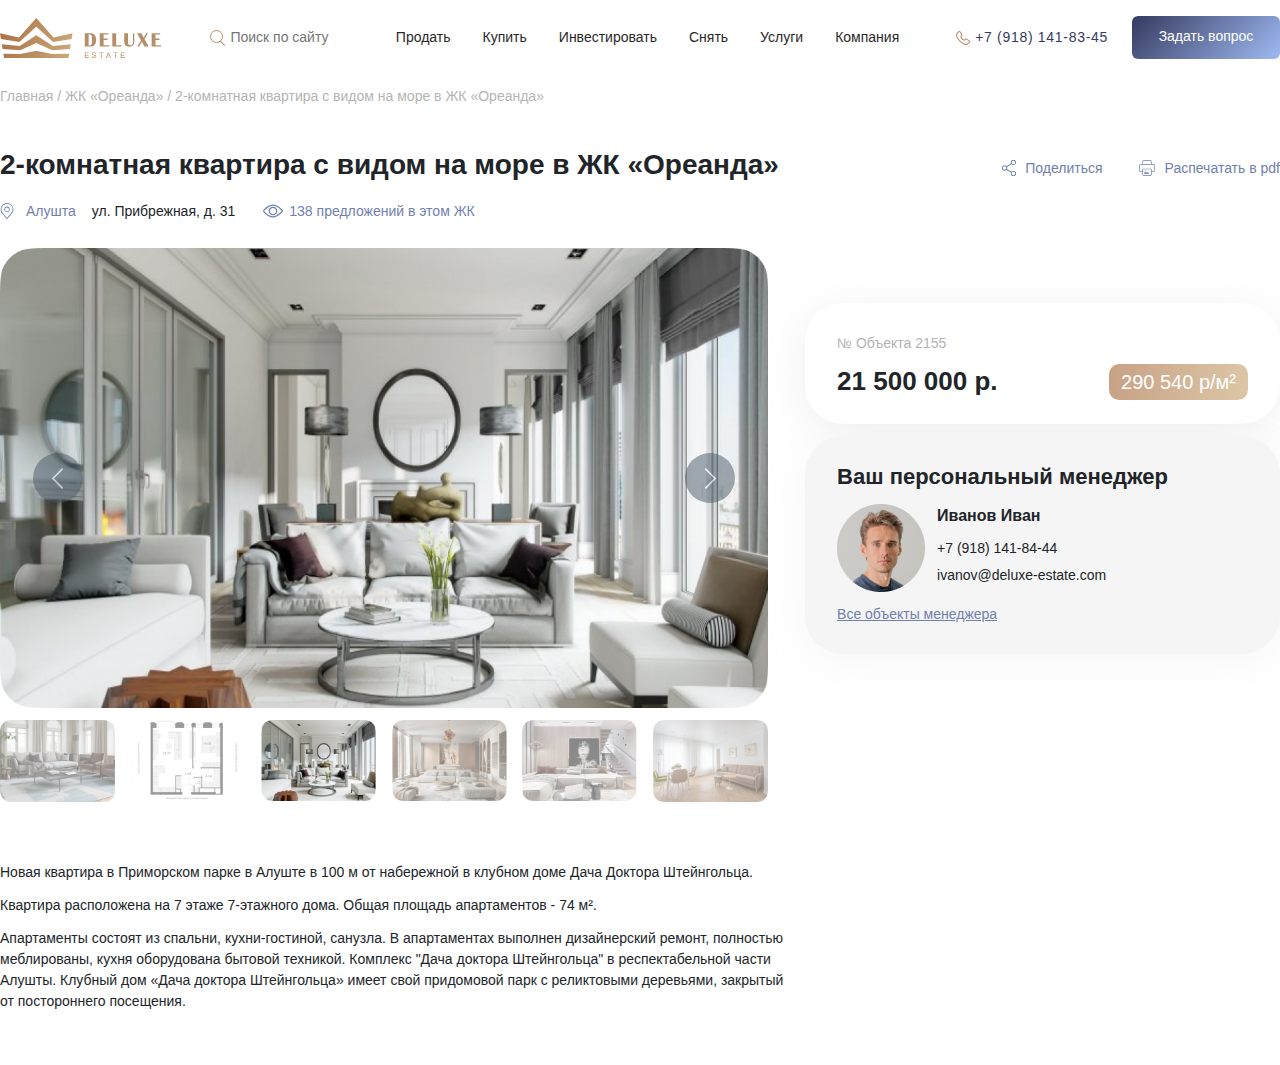
==== second_page.html @ ea50a412 "Added second page" ====
<!DOCTYPE html>
<html lang="en">
<head>
    <meta charset="UTF-8">
    <meta name="viewport" content="width=device-width, initial-scale=1.0">
    <title>Deluxe Estate 2nd page</title>
    <link href="https://cdn.jsdelivr.net/npm/bootstrap@5.3.3/dist/css/bootstrap.min.css" rel="stylesheet" integrity="sha384-QWTKZyjpPEjISv5WaRU9OFeRpok6YctnYmDr5pNlyT2bRjXh0JMhjY6hW+ALEwIH" crossorigin="anonymous">
    <link rel="stylesheet" href="./css/style_pages.css">

</head>
<body>
    <header class="header">
        <div class="wrapper">
            <div class="header__container">
                <div class="header__container-logo">
                    <a href="/" class="header__container-logo-link">
                        <img src="img\\svg\\deluxe-icon.svg" alt="Deluxe Estate" class="header__container-logo-link-thumb">
                    </a>
                </div>

                <form class="header__item-search">
                    <fieldset class="header__item-search-wrap">
                        <div class="header__item-search-wrap-info">
                            <img src="img\\svg\\lens-icon.svg" alt="lens icon" class="-header__item-search-wrap-info-icon">
                            <input type="text" name="user-search" class="header__item-search-wrap-info-search" placeholder="Поиск по сайту">
                        </div>
                    </fieldset>
                </form>  

                <nav class="header__nav">
                    <div class="header__nav-item">
                        <a href="#" class="header__nav-item-link">Продать</a>
                    </div>
                    <div class="header__nav-item">
                        <a href="#" class="header__nav-item-link">Купить</a>
                    </div>
                    <div class="header__nav-item">
                        <a href="#" class="header__nav-item-link">Инвестировать</a>
                    </div>
                    <div class="header__nav-item">
                        <a href="#" class="header__nav-item-link">Снять</a>
                    </div>
                    <div class="header__nav-item">
                        <a href="#" class="header__nav-item-link">Услуги</a>
                    </div>
                    <div class="header__nav-item">
                        <a href="#" class="header__nav-item-link">Компания</a>
                    </div>

                    <div class="header__nav-item-phone">
                        <img src="img/svg/phone-icon.svg" alt="phone_icon" class="header__nav-item-phone-icon">
                        <a href="#" class="header__nav-item-phone-link">+7 (918) 141-83-45</a>
                    </div>

                    <div class="header__nav-item-button">
                        <button type="submit" class="header__nav-item-button-ask">Задать вопрос</button>  
                    </div>

                </nav>
            </div>  
            <div class="header__scr">
                Главная / ЖК «Ореанда» / 2-комнатная квартира с видом на море в ЖК «Ореанда»
            </div>
        </div>
    </header>

    <section class="example">
        <div class="wrapper">
            <div class="example__title">
                <h1 class="example__title-text">
                    2-комнатная квартира с видом на море в ЖК «Ореанда»
                </h1>
                <div class="example__title-links">
                    <a href="#" class="example__title-links-submit">
                        Поделиться
                    </a>
                    <a href="#" class="example__title-links-pdf">
                        Распечатать в pdf
                    </a>
                </div>
            </div>

            <div class="example__address">
                <p class="example__address-city">Алушта</p>
                <p class="example__address-street">ул. Прибрежная, д. 31</p>
                <p class="example__address-variants">138 предложений в этом ЖК</p>
            </div>
            
            <div class="example__container">
                <div class="example__container-carousel">
                    <div id="carouselExample" class="carousel slide">
                        <div class="carousel-inner">
                          <div class="carousel-item active">
                            <img src=".\\img\\gallery1.png" class="d-block w-100" alt="apartment design">
                          </div>
                          <div class="carousel-item">
                            <img src=".\\img\\gallery2.png" class="d-block w-100" alt="apartment scheme">
                          </div>
                          <div class="carousel-item">
                            <img src=".\\img\\gallery3.png" class="d-block w-100" alt="view of the house from the outside">
                          </div>
                        </div>
                        <button class="carousel-control-prev" type="button" data-bs-target="#carouselExample" data-bs-slide="prev">
                          <span class="carousel-control-prev-icon" aria-hidden="true"></span>
                          <span class="visually-hidden">Previous</span>
                        </button>
                        <button class="carousel-control-next" type="button" data-bs-target="#carouselExample" data-bs-slide="next">
                          <span class="carousel-control-next-icon" aria-hidden="true"></span>
                          <span class="visually-hidden">Next</span>
                        </button>
                    </div>
                </div>
                <div class="example__container-form">
                    <div class="example__container-form-price">
                        <h4 class="example__container-form-price-subtitle">
                            № Объекта 2155
                        </h4>
                        <div class="example__container-form-price-title">
                            <h3 class="example__container-form-price-title-price">
                                21 500 000 р.
                            </h3>
                            <h4 class="example__container-form-price-title-square">
                                290 540 р/м&sup2
                        </div>

                    </div>
                    <div class="example__container-form-manager">
                        <h3 class="example__container-form-manager-title">
                            Ваш персональный менеджер
                        </h3>
                        <div class="example__container-form-manager-info">
                            <img src="..\\img\\manager_photo.png" alt="Иванов Иван" class="example__container-form-manager-thumb">
                            <div class="example__container-form-manager-info-decs">
                                <p class="example__container-form-manager-info-decs-item">Иванов Иван</p>
                                <p class="example__container-form-manager-info-decs-item">+7 (918) 141-84-44</p>
                                <p class="example__container-form-manager-info-decs-item">ivanov@deluxe-estate.com</p>    
                            </div>
                        </div>

                        <a href="#" class="example__container-form-manager-link">Все объекты менеджера</a>
                    </div>
                </div>
            </div>

            <div class="example__sub-carousel">
                <img src=".\\img\\carousel_pic1.png" alt="" class="example__sub-carousel-thumb">
                <img src=".\\img\\carousel_pic2.png" alt="" class="example__sub-carousel-thumb">
                <img src=".\\img\\carousel_pic3.png" alt="" class="example__sub-carousel-thumb">
                <img src=".\\img\\carousel_pic4.png" alt="" class="example__sub-carousel-thumb">
                <img src=".\\img\\carousel_pic5.png" alt="" class="example__sub-carousel-thumb">
                <img src=".\\img\\carousel_pic6.png" alt="" class="example__sub-carousel-thumb">
            </div>

            <div class="example__info">
                <p class="example__info-subtitle">
                    Новая квартира в Приморском парке в Алуште в 100 м от набережной в клубном доме Дача Доктора Штейнгольца.
                </p>
                <p class="example__info-subtitle">
                    Квартира расположена на 7 этаже 7-этажного дома. Общая площадь апартаментов - 74 м&sup2.
                </p>

                <p class="example__info-desc">
                    Апартаменты состоят из спальни, кухни-гостиной, санузла. В апартаментах выполнен дизайнерский ремонт, полностью меблированы, кухня оборудована бытовой техникой. Комплекс "Дача доктора Штейнгольца" в респектабельной части Алушты. Клубный дом «Дача доктора Штейнгольца» имеет свой придомовой парк с реликтовыми деревьями, закрытый от постороннего посещения.
                </p>
            </div>

        </div>
    </section>



    <main>
        
    <script  src="https://cdn.jsdelivr.net/npm/bootstrap@5.3.3/dist/js/bootstrap.bundle.min.js" integrity="sha384-YvpcrYf0tY3lHB60NNkmXc5s9fDVZLESaAA55NDzOxhy9GkcIdslK1eN7N6jIeHz" crossorigin="anonymous"></script>

</body>

</html>
---- css/style_pages.css ----
@font-face {
  font-display: swap;
  font-family: "Manrope", sans-serif;
  font-style: normal;
  font-weight: 400;
  src: url("..\\fonts\\manrope-v15-latin-regular.woff2") format("woff2");
}
@font-face {
  font-display: swap;
  font-family: "Manrope", sans-serif;
  font-style: normal;
  font-weight: 500;
  src: url("..\\fonts\\manrope-v15-latin-500.woff2") format("woff2");
}
@font-face {
  font-display: swap;
  font-family: "Manrope", sans-serif;
  font-style: normal;
  font-weight: 700;
  src: url("..\\fonts\\manrope-v15-latin-700.woff2") format("woff2");
}
/**
 * @author Naveen
 * @email codebynaveen@gmail.com
 * @create date 2021-07-30 12:52:04
 * @modify date 2021-07-30 13:24:53
 * @desc Quick style reset using scss.
 * extracted highly needed styles from normalize.css and added some extra touches.

 ****************************************************************
  How to use:
  add
  @import './reset'; 
  in your main style.scss before all styles.
*/
/**
 * 1. Correct the line height in all browsers.
 * 2. Prevent adjustments of font size after orientation changes in iOS.
 */
html {
  line-height: 1.5; /* 1 */
  -webkit-text-size-adjust: 100%; /* 2 */
}

/**
 * Remove the margin in all browsers.
 */
body {
  margin: 0;
}

/**
 * 1. Add the correct box sizing in Firefox.
 */
hr {
  box-sizing: content-box;
  height: 0;
}

/**
 * Remove the gray background on active links in IE 10.
 * Remove underlin from all browsers.
 */
a {
  background-color: transparent;
  text-decoration: none;
}

/**
 * Prevent `sub` and `sup` elements from affecting the line height in
 * all browsers.
 */
sub {
  font-size: 75%;
  line-height: 0;
  position: relative;
  vertical-align: baseline;
  bottom: -0.25em;
}

sup {
  font-size: 75%;
  line-height: 0;
  position: relative;
  vertical-align: baseline;
  top: -0.5em;
}

/* Forms
   ========================================================================== */
/**
 * 1. Change the font styles in all browsers.
 * 2. Remove the margin in Firefox and Safari.
 * 3. Reomve border in all browsers.
 */
button,
input,
optgroup,
select,
textarea {
  font-family: inherit; /* 1 */
  font-size: 100%; /* 1 */
  line-height: 1.5; /* 1 */
  margin: 0; /* 2 */
  border: none; /* 3 */
}

/**
 * Remove the inheritance of text transform in Edge, Firefox, and IE.
 * 1. Remove the inheritance of text transform in Firefox.
 */
button,
select {
  /* 1 */
  text-transform: none;
}

/**
 * Correct the inability to style clickable types in iOS and Safari.
 */
button,
[type=button],
[type=reset],
[type=submit] {
  -webkit-appearance: button;
}

/**
 * Remove the inner border and padding in Firefox.
 */
button::-moz-focus-inner,
[type=button]::-moz-focus-inner,
[type=reset]::-moz-focus-inner,
[type=submit]::-moz-focus-inner {
  border-style: none;
  padding: 0;
}

/**
 * Restore the focus styles unset by the previous rule.
 */
button:-moz-focusring,
[type=button]:-moz-focusring,
[type=reset]:-moz-focusring,
[type=submit]:-moz-focusring {
  outline: 1px dotted ButtonText;
}

/**
 * Remove the default vertical scrollbar in IE 10+.
 */
textarea {
  overflow: auto;
}

/**
 * Correct the cursor style of increment and decrement buttons in Chrome.
 */
[type=number]::-webkit-inner-spin-button,
[type=number]::-webkit-outer-spin-button {
  height: auto;
}

.header__nav-item-phone-link, .header__nav-item-link {
  font-weight: 500;
  text-decoration: none;
}

.example__sub-carousel, .example__container, .example__address, .example__title {
  display: flex;
  flex-wrap: nowrap;
  align-items: center;
}

html {
  box-sizing: border-box;
}

*, *::before, *::after {
  box-sizing: inherit;
}

body {
  font-family: "Manrope", sans-serif;
  font-size: 14px;
  font-weight: 400;
  line-height: 1.5;
}

.wrapper {
  max-width: 1280px;
  max-height: 100%;
  margin: 0 auto;
}

.header__nav-item-phone-link, .header__nav-item-link {
  font-weight: 500;
  text-decoration: none;
}

.example__sub-carousel, .example__container, .example__address, .example__title {
  display: flex;
  flex-wrap: nowrap;
  align-items: center;
}

.header__container {
  height: 100%;
  display: flex;
  flex-wrap: wrap;
  align-items: center;
  justify-content: space-between;
  padding: 16px 0px;
  margin-bottom: 13px;
}
.header__container-logo {
  display: flex;
  flex-wrap: wrap;
}
.header__container-logo-link-thumb {
  width: 161px;
  height: 40px;
}
.header__item-search {
  margin-left: 30px;
}
.header__item-search-wrap-info-icon {
  height: auto;
  margin-right: 4px;
}
.header__item-search-wrap-info-search {
  width: 130px;
  height: 17px;
  border: none;
  padding: 0;
  color: rgb(159, 159, 159);
}
.header__nav {
  display: flex;
  flex-wrap: nowrap;
  justify-content: space-between;
  align-items: center;
}
.header__nav-item {
  margin: 0 16px;
}
.header__nav-item-link {
  line-height: 16.8px;
  text-align: left;
  color: rgb(40, 40, 40);
}
.header__nav-item-phone {
  margin-right: 24px;
  margin-left: 40px;
}
.header__nav-item-phone-icon {
  width: 16px;
}
.header__nav-item-phone-link {
  color: #353A5F;
  letter-spacing: 0.05em;
  text-align: left;
}
.header__nav-item-button {
  margin-right: 0px;
}
.header__nav-item-button-ask {
  background: linear-gradient(135deg, #353A5F 0%, #9EBAF3 100%);
  font-weight: 500;
  line-height: 16.8px;
  color: rgb(255, 255, 255);
  width: 148px;
  height: 43px;
  padding: 12px 24px 14px 24px;
  border: none;
  border-radius: 6px;
}
.header__nav-item-button-ask:hover, .header__nav-item-button-ask:active, .header__nav-item-button-ask:focus {
  background: linear-gradient(135deg, #654ca4 0%, #9EBAF3 100%);
}
.header__scr {
  font-weight: 500;
  line-height: 16.8px;
  color: rgb(180, 180, 180);
  margin-bottom: 43px;
}

.header__nav-item-link, .header__nav-item-phone-link {
  font-weight: 500;
  text-decoration: none;
}

.example__sub-carousel, .example__container, .example__address, .example__title {
  display: flex;
  flex-wrap: nowrap;
  align-items: center;
}

.example__title {
  justify-content: space-between;
  margin-bottom: 12px;
}
.example__title-text {
  font-size: 28px;
  font-weight: 700;
}
.example__title-links {
  display: flex;
  flex-wrap: nowrap;
  font-weight: 500;
  align-items: center;
}
.example__title-links-submit {
  color: rgb(111, 128, 177);
  margin-right: 26px;
}
.example__title-links-submit::before {
  content: "";
  background-image: url("..\\img\\svg\\share-icon.svg");
  background-repeat: no-repeat;
  background-position: left center;
  padding-right: 26px;
}
.example__title-links-pdf {
  color: rgb(111, 128, 177);
}
.example__title-links-pdf::before {
  content: "";
  background-image: url("..\\img\\svg\\printer-icon.svg");
  background-repeat: no-repeat;
  background-position: left center;
  background-size: 100% 100%;
  padding-right: 36px;
}
.example__address {
  justify-content: flex-start;
  margin-bottom: 10px;
}
.example__address-city {
  color: rgb(111, 128, 177);
}
.example__address-city::before {
  content: "";
  background-image: url("..\\img\\svg\\loc-icon.svg");
  background-repeat: no-repeat;
  background-position: left center;
  padding-right: 26px;
}
.example__address-street {
  margin-left: 16px;
  margin-right: 28px;
}
.example__address-variants {
  color: rgb(111, 128, 177);
}
.example__address-variants::before {
  content: "";
  background-image: url("..\\img\\svg\\eye-icon.svg");
  background-repeat: no-repeat;
  background-position: left center;
  padding-right: 26px;
}
.example__container {
  justify-content: space-between;
}
.example__container-carousel {
  max-width: 60%;
  height: auto;
  margin-right: 21px;
}
.example__container-carousel .carousel-control-next-icon {
  width: 50px;
  background-color: #495966;
  border-radius: 50%;
  background-size: 50%;
  height: 50px;
}
.example__container-carousel .carousel-control-prev-icon {
  width: 50px;
  background-color: #495966;
  border-radius: 50%;
  background-size: 50%;
  height: 50px;
}
.example__container-form {
  display: flex;
  flex-direction: column;
}
.example__container-form-price {
  display: block;
  border-radius: 38px;
  box-shadow: 0px 8px 40px 0px rgba(157, 157, 157, 0.15);
  margin-bottom: 12px;
}
.example__container-form-price-subtitle {
  font-size: 14px;
  font-weight: 400;
  color: rgb(180, 180, 180);
  margin: 32px 220px 12px 32px;
}
.example__container-form-price-title {
  display: flex;
  flex-wrap: nowrap;
  justify-content: space-between;
  align-items: center;
  margin-bottom: 16px;
}
.example__container-form-price-title-price {
  font-size: 26px;
  font-weight: 700;
  margin-left: 32px;
}
.example__container-form-price-title-square {
  font-size: 20px;
  font-weight: 500;
  margin-right: 32px;
  color: rgb(255, 255, 255);
  background: linear-gradient(94.71deg, rgba(169, 111, 68, 0.65) -0.45%, rgba(242, 236, 182, 0.65) 219.73%);
  border-radius: 10px;
  padding: 6px 12px 6px 12px;
}
.example__container-form-manager {
  display: block;
  border-radius: 38px;
  box-shadow: 0px 8px 40px 0px rgba(195, 195, 195, 0.15);
  background: rgb(245, 245, 245);
}
.example__container-form-manager-title {
  font-size: 22px;
  font-weight: 700;
  line-height: 28.8px;
  margin: 27px 112px 12px 32px;
}
.example__container-form-manager-info {
  display: flex;
  flex-wrap: nowrap;
  margin-left: 32px;
  height: auto;
}
.example__container-form-manager-info-decs {
  margin-left: 12px;
}
.example__container-form-manager-info-decs-item {
  margin-bottom: 6px;
}
.example__container-form-manager-info-decs-item:first-child {
  font-size: 16px;
  font-weight: 700;
  margin-bottom: 10px;
}
.example__container-form-manager-link {
  display: block;
  color: rgb(111, 128, 177);
  text-decoration: underline;
  margin: 12px 0 29px 32px;
}
.example__sub-carousel {
  margin-top: 12px;
  max-width: 60%;
  height: auto;
  justify-content: space-between;
}
.example__sub-carousel-thumb {
  width: 15%;
}
.example__info {
  margin-top: 60px;
  max-width: 62%;
  height: auto;
  margin-bottom: 53px;
}
.example__info-subtitle {
  margin-bottom: 12px;
}

/*# sourceMappingURL=style_pages.css.map */
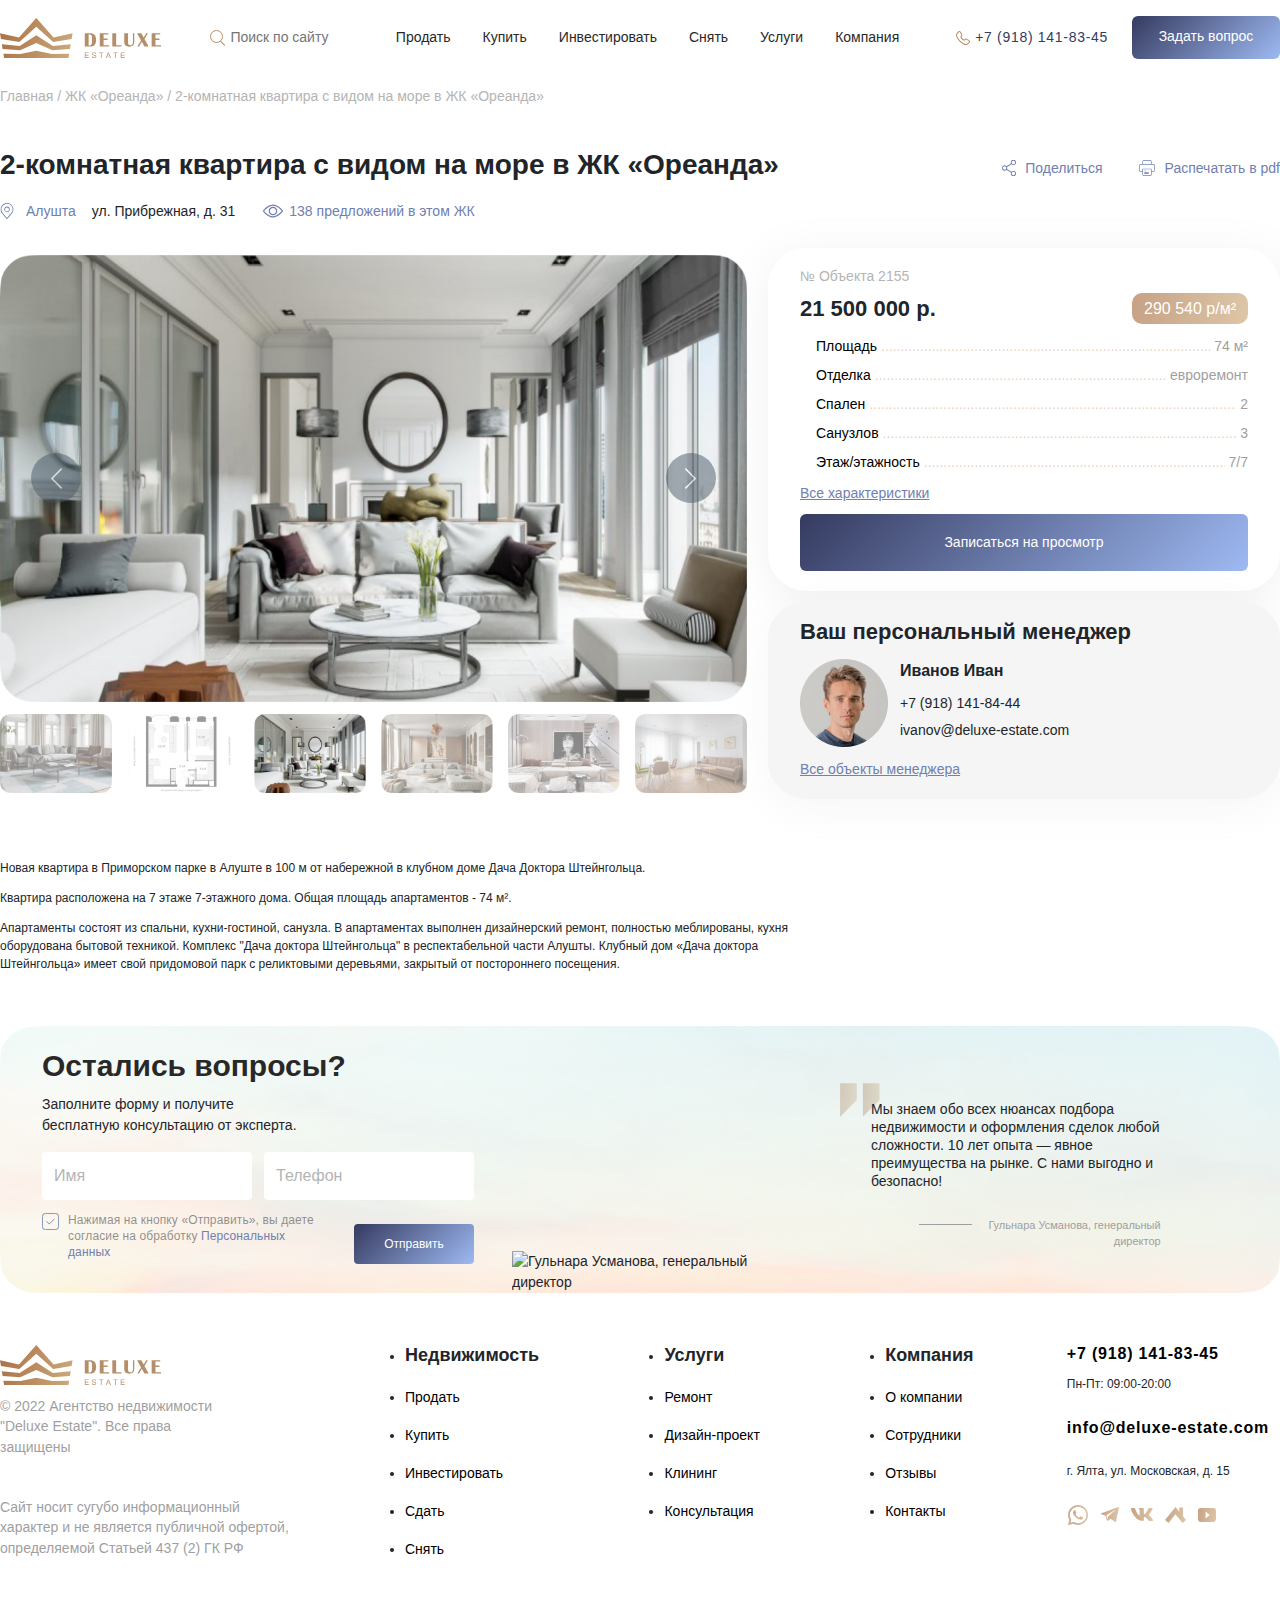
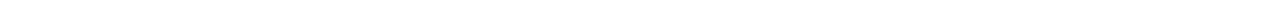
==== commit 760fcbbd: "Added two sections" ====
--- a/second_page.html
+++ b/second_page.html
@@ -109,7 +109,17 @@
                           <span class="visually-hidden">Next</span>
                         </button>
                     </div>
-                </div>
+
+                    <div class="example__container-carousel-sub-carousel">
+                        <img src=".\\img\\carousel_pic1.png" alt="" class="example__container-carousel-sub-carousel-thumb">
+                        <img src=".\\img\\carousel_pic2.png" alt="" class="example__container-carousel-sub-carousel-thumb">
+                        <img src=".\\img\\carousel_pic3.png" alt="" class="example__container-carousel-sub-carousel-thumb">
+                        <img src=".\\img\\carousel_pic4.png" alt="" class="example__container-carousel-sub-carousel-thumb">
+                        <img src=".\\img\\carousel_pic5.png" alt="" class="example__container-carousel-sub-carousel-thumb">
+                        <img src=".\\img\\carousel_pic6.png" alt="" class="example__container-carousel-sub-carousel-thumb">
+                    </div>
+                </div>
+
                 <div class="example__container-form">
                     <div class="example__container-form-price">
                         <h4 class="example__container-form-price-subtitle">
@@ -123,13 +133,39 @@
                                 290 540 р/м&sup2
                         </div>
 
+                        <ul class="example__container-form-price-list">
+                            <li class="example__container-form-price-list-item">
+                                <a class="example__container-form-price-list-item-link">Площадь</a>
+                                <span class="example__container-form-price-list-item-span">74 м&sup2</span>
+                            </li>
+                            <li class="example__container-form-price-list-item">
+                                <a class="example__container-form-price-list-item-link">Отделка</a>
+                                <span class="example__container-form-price-list-item-span">евроремонт</span>
+                            </li>
+                            <li class="example__container-form-price-list-item">
+                                <a class="example__container-form-price-list-item-link">Спален</a>
+                                <span class="example__container-form-price-list-item-span">2</span>
+                            </li>
+                            <li class="example__container-form-price-list-item">
+                                <a class="example__container-form-price-list-item-link">Санузлов</a>
+                                <span class="example__container-form-price-list-item-span">3</span>
+                            </li>
+                            <li class="example__container-form-price-list-item">
+                                <a class="example__container-form-price-list-item-link">Этаж/этажность</a>
+                                <span class="example__container-form-price-list-item-span">7/7</span>
+                            </li>
+                        </ul>
+                        <a href="#" class="example__container-form-price-link">Все характеристики</a>
+                        <div class="example__container-form-price-button">
+                            <button type="submit" class="example__container-form-price-button-ask">Записаться на просмотр</button>  
+                        </div>
                     </div>
                     <div class="example__container-form-manager">
                         <h3 class="example__container-form-manager-title">
                             Ваш персональный менеджер
                         </h3>
                         <div class="example__container-form-manager-info">
-                            <img src="..\\img\\manager_photo.png" alt="Иванов Иван" class="example__container-form-manager-thumb">
+                            <img src=".\\img\\manager_photo.png" alt="Иванов Иван" class="example__container-form-manager-thumb">
                             <div class="example__container-form-manager-info-decs">
                                 <p class="example__container-form-manager-info-decs-item">Иванов Иван</p>
                                 <p class="example__container-form-manager-info-decs-item">+7 (918) 141-84-44</p>
@@ -140,15 +176,6 @@
                         <a href="#" class="example__container-form-manager-link">Все объекты менеджера</a>
                     </div>
                 </div>
-            </div>
-
-            <div class="example__sub-carousel">
-                <img src=".\\img\\carousel_pic1.png" alt="" class="example__sub-carousel-thumb">
-                <img src=".\\img\\carousel_pic2.png" alt="" class="example__sub-carousel-thumb">
-                <img src=".\\img\\carousel_pic3.png" alt="" class="example__sub-carousel-thumb">
-                <img src=".\\img\\carousel_pic4.png" alt="" class="example__sub-carousel-thumb">
-                <img src=".\\img\\carousel_pic5.png" alt="" class="example__sub-carousel-thumb">
-                <img src=".\\img\\carousel_pic6.png" alt="" class="example__sub-carousel-thumb">
             </div>
 
             <div class="example__info">
@@ -167,10 +194,145 @@
         </div>
     </section>
 
-
+    <section class="qustions">
+        <div class="wrapper">
+            <div class="question_pic_container">
+                <img src="img\\backgroud_question.png" alt="beautiful-dusk-light-colorful-beautyass=" class="question_pic1">
+                <div class="question_submit">
+                    <h1 class="question_title">
+                        Остались вопросы?
+                    </h1>
+                    <p class="question_subtitle">
+                        Заполните форму и получите бесплатную консультацию от эксперта.
+                    </p>
+                    <form class="question-form">
+                        <fieldset class="question-form_wrap">
+                          <div class="question-form_info">
+                            <div class="input-container">
+                              <input type="text" name="user-name" class="question-form_field" placeholder="Имя">
+                              <input type="text" name="user-phone" class="question-form_field" placeholder="Телефон">
+                            </div>
+                            <div class="button-container">
+                                <img src="img\\svg\\check-icon2.svg" alt="" class="privacy_check-icon">
+                                <p class="privacy-text">Нажимая на кнопку «Отправить», вы даете согласие на обработку <a href="#" class="privacy-link">Персональных данных</a></p>
+                                <button type="submit" class="question-form_button">Отправить</button>
+                            </div>
+                          </div>
+                        </fieldset>
+                    </form>
+                </div>
+                <img src="img\\portrait.png" alt="Гульнара Усманова, генеральный директор" class="question_pic2">
+                <div class="question_quote_container">
+                    <div class="mark-wrap">
+                        <img src="img\\svg\\quotation-mark-icon.svg" alt="quotation mark icon" class="quotation_mark">
+                    </div>
+
+                    <p class="question_quote">
+                        Мы знаем обо всех нюансах подбора недвижимости и оформления сделок любой сложности. 10 лет опыта — явное преимущества на рынке. С нами выгодно и безопасно!
+                    </p>
+                    <p class="question_sub">
+                        Гульнара Усманова, генеральный директор
+                    </p>
+                </div>
+            </div>
+    </section>
 
     <main>
-        
+    <footer class="footer">
+        <div class="wrapper">
+            <div class="footer_item">
+                <div class="footer_logo">
+                    <img src="img\\svg\\deluxe-icon.svg" alt="Deluxe Estate" class="footer_logo_pic">
+                    <div class="footer_logo_info">
+                        <p class="footer_logo_info_desc1">
+                            © 2022 Агентство недвижимости "Deluxe Estate". Все права защищены
+                        </p>
+                        <p class="footer_logo_info_desc2">
+                            Сайт носит сугубо информационный характер и не является публичной офертой, определяемой Статьей 437 (2) ГК РФ                        </p>
+                    </div>  
+                </div>
+                <nav class="footer_nav">
+                    <ul class="footerm_menu">
+                        <li class="footer_menu-item">
+                            <h3 class="footer_menu-title">Недвижимость</h3>
+                        </li>
+                        <li class="footer_menu-item">
+                            <a href="#!" class="footer_menu-link">Продать</a>
+                        </li>
+                        <li class="footer_menu-item">
+                            <a href="#!" class="footer_menu-link">Купить</a>
+                        </li>
+                        <li class="footer_menu-item">
+                            <a href="#!" class="footer_menu-link">Инвестировать</a>
+                        </li>
+                        <li class="footer_menu-item">
+                            <a href="#!" class="footer_menu-link">Сдать</a>
+                        </li>
+                        <li class="footer_menu-item">
+                            <a href="#!" class="footer_menu-link">Снять</a>
+                        </li>
+                    </ul>
+                    <ul class="footerm_menu">
+                        <li class="footer_menu-item">
+                            <h3 class="footer_menu-title">Услуги</h3>
+                        </li>
+                        <li class="footer_menu-item">
+                            <a href="#!" class="footer_menu-link">Ремонт</a>
+                        </li>
+                        <li class="footer_menu-item">
+                            <a href="#!" class="footer_menu-link">Дизайн-проект</a>
+                        </li>
+                        <li class="footer_menu-item">
+                            <a href="#!" class="footer_menu-link">Клининг</a>
+                        </li>
+                        <li class="footer_menu-item">
+                            <a href="#!" class="footer_menu-link">Консультация</a>
+                        </li>
+                    </ul>
+                    <ul class="footerm_menu">
+                        <li class="footer_menu-item">
+                            <h3 class="footer_menu-title">Компания</h3>
+                        </li>
+                        <li class="footer_menu-item">
+                            <a href="#!" class="footer_menu-link">О компании</a>
+                        </li>
+                        <li class="footer_menu-item">
+                            <a href="#!" class="footer_menu-link">Сотрудники</a>
+                        </li>
+                        <li class="footer_menu-item">
+                            <a href="#!" class="footer_menu-link">Отзывы</a>
+                        </li>
+                        <li class="footer_menu-item">
+                            <a href="#!" class="footer_menu-link">Контакты</a>
+                        </li>
+                    </ul>
+                    <div class="footer_menu_contacts">
+                        <a href="#" class="footer_menu_contacts-tel">+7 (918) 141-83-45</a>
+                        <p class="footer_menu_contacts-wt">Пн-Пт: 09:00-20:00</p>
+                        <a href="#" class="footer_menu_contacts-mail">info@deluxe-estate.com</a>
+                        <p class="footer_menu_contacts-address">г. Ялта, ул. Московская, д. 15</p>
+                        <div class="footer_menu_contacts-icon">
+                            <a href="#" class="footer_icon">
+                                <img src="img\\svg\\WA-icon.svg" alt="WhatsApp" class="footer_icon-thumb">
+                            </a>
+                            <a href="#" class="footer_icon">
+                                <img src="img\\svg\\TG-icon.svg" alt="Telegram" class="footer_icon-thumb">
+                            </a>
+                            <a href="#" class="footer_icon">
+                                <img src="img\\svg\\VK-icon.svg" alt="VK" class="footer_icon-thumb">
+                            </a>
+                            <a href="#" class="footer_icon">
+                                <img src="img\\svg\\Cian-icon.svg" alt="Cian" class="footer_icon-thumb">
+                            </a>
+                            <a href="#" class="footer_icon">
+                                <img src="img\\svg\\YouTube-icon.svg" alt="YouTube" class="footer_icon-thumb">
+                            </a>
+                        </div>
+                    </div>
+                </nav>
+            </div>
+        </div>
+    </footer>    
     <script  src="https://cdn.jsdelivr.net/npm/bootstrap@5.3.3/dist/js/bootstrap.bundle.min.js" integrity="sha384-YvpcrYf0tY3lHB60NNkmXc5s9fDVZLESaAA55NDzOxhy9GkcIdslK1eN7N6jIeHz" crossorigin="anonymous"></script>
 
 </body>
--- a/css/style_pages.css
+++ b/css/style_pages.css
@@ -166,7 +166,7 @@
   text-decoration: none;
 }
 
-.example__sub-carousel, .example__container, .example__address, .example__title {
+.example__container-carousel-sub-carousel, .example__container, .example__address, .example__title {
   display: flex;
   flex-wrap: nowrap;
   align-items: center;
@@ -198,7 +198,7 @@
   text-decoration: none;
 }
 
-.example__sub-carousel, .example__container, .example__address, .example__title {
+.example__container-carousel-sub-carousel, .example__container, .example__address, .example__title {
   display: flex;
   flex-wrap: nowrap;
   align-items: center;
@@ -290,7 +290,7 @@
   text-decoration: none;
 }
 
-.example__sub-carousel, .example__container, .example__address, .example__title {
+.example__container-carousel-sub-carousel, .example__container, .example__address, .example__title {
   display: flex;
   flex-wrap: nowrap;
   align-items: center;
@@ -362,6 +362,7 @@
 }
 .example__container {
   justify-content: space-between;
+  align-items: center;
 }
 .example__container-carousel {
   max-width: 60%;
@@ -382,7 +383,16 @@
   background-size: 50%;
   height: 50px;
 }
+.example__container-carousel-sub-carousel {
+  margin-top: 12px;
+  height: auto;
+  justify-content: space-between;
+}
+.example__container-carousel-sub-carousel-thumb {
+  width: 15%;
+}
 .example__container-form {
+  max-width: 40%;
   display: flex;
   flex-direction: column;
 }
@@ -390,34 +400,90 @@
   display: block;
   border-radius: 38px;
   box-shadow: 0px 8px 40px 0px rgba(157, 157, 157, 0.15);
-  margin-bottom: 12px;
+  margin-bottom: 10px;
 }
 .example__container-form-price-subtitle {
   font-size: 14px;
   font-weight: 400;
   color: rgb(180, 180, 180);
-  margin: 32px 220px 12px 32px;
+  margin: 20px 220px 8px 32px;
 }
 .example__container-form-price-title {
   display: flex;
   flex-wrap: nowrap;
   justify-content: space-between;
   align-items: center;
-  margin-bottom: 16px;
+  margin-bottom: 12px;
 }
 .example__container-form-price-title-price {
-  font-size: 26px;
+  font-size: 22px;
   font-weight: 700;
   margin-left: 32px;
+  margin-bottom: 0;
 }
 .example__container-form-price-title-square {
-  font-size: 20px;
+  font-size: 16px;
   font-weight: 500;
   margin-right: 32px;
   color: rgb(255, 255, 255);
   background: linear-gradient(94.71deg, rgba(169, 111, 68, 0.65) -0.45%, rgba(242, 236, 182, 0.65) 219.73%);
   border-radius: 10px;
   padding: 6px 12px 6px 12px;
+  margin-bottom: 0;
+}
+.example__container-form-price-list {
+  margin: 0 32px 0 32px;
+  padding: 0;
+}
+.example__container-form-price-list-item {
+  display: flex;
+  justify-content: space-between;
+  margin-bottom: 8px;
+  margin-left: 16px;
+}
+.example__container-form-price-list-item-link {
+  flex-shrink: 0;
+  order: 1;
+  text-decoration: none;
+  color: black;
+}
+.example__container-form-price-list-item-span {
+  color: #9f9f9f;
+  flex-shrink: 0;
+  order: 3;
+  padding-left: 4px;
+}
+.example__container-form-price-list-item:last-child {
+  margin-bottom: 0;
+}
+.example__container-form-price-list-item::after {
+  color: rgba(169, 111, 68, 0.35);
+  content: "..............................................................................................................................";
+  display: flex;
+  flex-grow: 1;
+  order: 2;
+  overflow: hidden;
+  padding: 0 4px;
+  text-overflow: ellipsis;
+}
+.example__container-form-price-link {
+  display: block;
+  color: rgb(111, 128, 177);
+  text-decoration: underline;
+  margin: 10px 0 10px 32px;
+}
+.example__container-form-price-button {
+  margin: 0 32px 20px 32px;
+}
+.example__container-form-price-button-ask {
+  width: 448px;
+  background: linear-gradient(135deg, #353A5F 0%, #9EBAF3 100%);
+  font-weight: 500;
+  line-height: 16.8px;
+  color: rgb(255, 255, 255);
+  padding: 20px 26px 20px 26px;
+  border: none;
+  border-radius: 6px;
 }
 .example__container-form-manager {
   display: block;
@@ -429,7 +495,7 @@
   font-size: 22px;
   font-weight: 700;
   line-height: 28.8px;
-  margin: 27px 112px 12px 32px;
+  margin: 17px 112px 12px 32px;
 }
 .example__container-form-manager-info {
   display: flex;
@@ -452,25 +518,316 @@
   display: block;
   color: rgb(111, 128, 177);
   text-decoration: underline;
-  margin: 12px 0 29px 32px;
-}
-.example__sub-carousel {
-  margin-top: 12px;
-  max-width: 60%;
-  height: auto;
-  justify-content: space-between;
-}
-.example__sub-carousel-thumb {
-  width: 15%;
+  margin: 12px 0 19px 32px;
 }
 .example__info {
+  font-size: 12px;
   margin-top: 60px;
   max-width: 62%;
   height: auto;
   margin-bottom: 53px;
 }
 .example__info-subtitle {
+  font-size: 12px;
   margin-bottom: 12px;
 }
 
+.question_pic_container {
+  display: flex;
+  justify-content: center;
+  align-items: center;
+  position: relative;
+  width: 100%;
+  height: 266.67px;
+  margin-bottom: 50px;
+}
+
+.question_pic1 {
+  height: 100%;
+  width: 100%;
+}
+
+.question_submit {
+  position: absolute;
+  top: 22px;
+  left: 42px;
+}
+
+.question_pic2 {
+  position: absolute;
+  bottom: 0;
+  width: 20%;
+  height: auto;
+}
+
+.question_title {
+  font-size: 30px;
+  font-weight: 700;
+  text-align: left;
+  color: rgb(40, 40, 40);
+  margin-bottom: 10px;
+}
+
+.question_subtitle {
+  width: 270px;
+  margin-bottom: 16px;
+}
+
+.question_quote_container {
+  position: absolute;
+  top: 74px;
+  right: 96px;
+  width: 313px;
+}
+
+.mark-wrap {
+  position: relative;
+  width: 100%;
+  height: 100%;
+}
+
+.quotation_mark {
+  position: absolute;
+  width: 40px;
+  height: 40px;
+  z-index: -1;
+  top: -20px;
+  left: -31px;
+}
+
+.question_quote {
+  font-weight: 400;
+  line-height: 18px;
+  margin-bottom: 26.67px;
+}
+
+.question_sub {
+  font-size: 11px;
+  font-weight: 400;
+  color: rgb(159, 159, 159);
+  text-align: right;
+  margin-right: 23.33px;
+}
+
+.question_sub::before {
+  content: "";
+  background: url("..\\img\\svg\\stick-icon.svg") no-repeat left center;
+  padding-right: 53px;
+  margin-right: 16px;
+}
+
+.question-form_info {
+  display: flex;
+  flex-direction: column;
+  justify-content: space-between;
+}
+
+.input-container {
+  display: flex;
+  flex-wrap: wrap;
+  justify-content: space-between;
+}
+
+.question-form_field {
+  width: 210px;
+  border: 0;
+  border-radius: 4px;
+  padding: 12px;
+  font-size: 16px;
+  font-weight: 500;
+  color: rgb(180, 180, 180);
+  margin-bottom: 12px;
+}
+
+.question-form_field:first-child {
+  margin-right: 12px;
+}
+
+.question-form_field::placeholder {
+  font-weight: 400;
+  line-height: 23.2px;
+  text-align: left;
+  color: rgb(180, 180, 180);
+}
+
+.question-form_button {
+  width: 120px;
+  padding: 11px;
+  background: linear-gradient(135deg, #353A5F 0%, #9EBAF3 100%);
+  color: rgb(255, 255, 255);
+  font-size: 12px;
+  border: 0;
+  border-radius: 4px;
+  cursor: pointer;
+}
+
+.question-form_button:hover,
+.question-form_button:active,
+.question-form_button:focus {
+  background: linear-gradient(135deg, #1a2153 0%, #6488d0 100%);
+}
+
+.button-container {
+  position: relative;
+  display: flex;
+  justify-content: space-between;
+  align-items: center;
+}
+
+.privacy-text {
+  text-align: left;
+  width: 260px;
+  font-size: 12px;
+  color: rgba(40, 40, 40, 0.5);
+  margin-left: 26px;
+  line-height: 16px;
+  letter-spacing: 0.01em;
+}
+
+.privacy-link {
+  color: rgb(111, 128, 177);
+}
+
+.privacy_check-icon {
+  position: absolute;
+  top: 1px;
+  left: 0px;
+  width: 4%;
+  height: auto;
+}
+
+.header__nav-item-link, .header__nav-item-phone-link {
+  font-weight: 500;
+  text-decoration: none;
+}
+
+.example__title, .example__address, .example__container, .example__container-carousel-sub-carousel {
+  display: flex;
+  flex-wrap: nowrap;
+  align-items: center;
+}
+
+.footer_item {
+  display: flex;
+  flex-wrap: wrap;
+  margin-bottom: 43px;
+}
+
+.footer_logo {
+  display: flex;
+  flex-direction: column;
+  justify-content: space-evenly;
+  align-items: flex-start;
+}
+
+.footer_logo_pic {
+  width: 161px;
+  height: 40px;
+  margin-bottom: 8px;
+}
+
+.footer_logo_info {
+  font-weight: 400;
+  line-height: 20.3px;
+  text-align: left;
+  color: rgb(159, 159, 159);
+}
+
+.footer_logo_info_desc1 {
+  width: 244px;
+  margin-bottom: 40px;
+}
+
+.footer_logo_info_desc2 {
+  width: 290px;
+}
+
+.footer_nav {
+  margin-left: 83px;
+  display: flex;
+  flex-wrap: wrap;
+  justify-content: space-between;
+  width: 70%;
+}
+
+.footer_menu-title {
+  font-weight: 700;
+  font-size: 18px;
+  line-height: 24px;
+  margin-bottom: 18px;
+}
+
+.footer_menu-link {
+  color: black;
+  text-decoration: none;
+  font-weight: normal;
+  line-height: 24px;
+}
+
+.footer_menu-item:not(:last-child) {
+  margin-bottom: 14px;
+}
+
+.footer_menu_contacts {
+  display: flex;
+  flex-direction: column;
+}
+
+.footer_menu_contacts-tel,
+.footer_menu_contacts-mail {
+  font-size: 16px;
+  font-weight: 700;
+  line-height: 21.6px;
+  letter-spacing: 0.05em;
+  text-align: left;
+  margin-bottom: 12px;
+  text-decoration: none;
+  color: black;
+  transition: transform 0.1s;
+}
+
+.footer_menu_contacts-wt {
+  font-size: 12px;
+  font-weight: 500;
+  line-height: 16.8px;
+  text-align: left;
+  margin-bottom: 24px;
+}
+
+.footer_menu_contacts-address {
+  font-size: 12px;
+  font-weight: 500;
+  line-height: 16.8px;
+  margin-bottom: 24px;
+  margin-top: 12px;
+}
+
+.footer_menu_contacts-tel:hover,
+.footer_menu_contacts-mail:hover,
+.footer_menu_contacts-tel:active,
+.footer_menu_contacts-mail:active,
+.footer_menu_contacts-tel:focus,
+.footer_menu_contacts-mail:focus {
+  transform: scale(1.02);
+}
+
+.footer_menu_contacts-icon {
+  display: flex;
+  flex-wrap: wrap;
+}
+
+.footer_icon:not(:last-child) {
+  margin-right: 12px;
+}
+
+.footer_icon {
+  transition: transform 0.1s ease-in-out;
+}
+
+.footer_icon:hover,
+.footer_icon:active,
+.footer_icon:focus {
+  transform: scale(1.1);
+}
+
 /*# sourceMappingURL=style_pages.css.map */
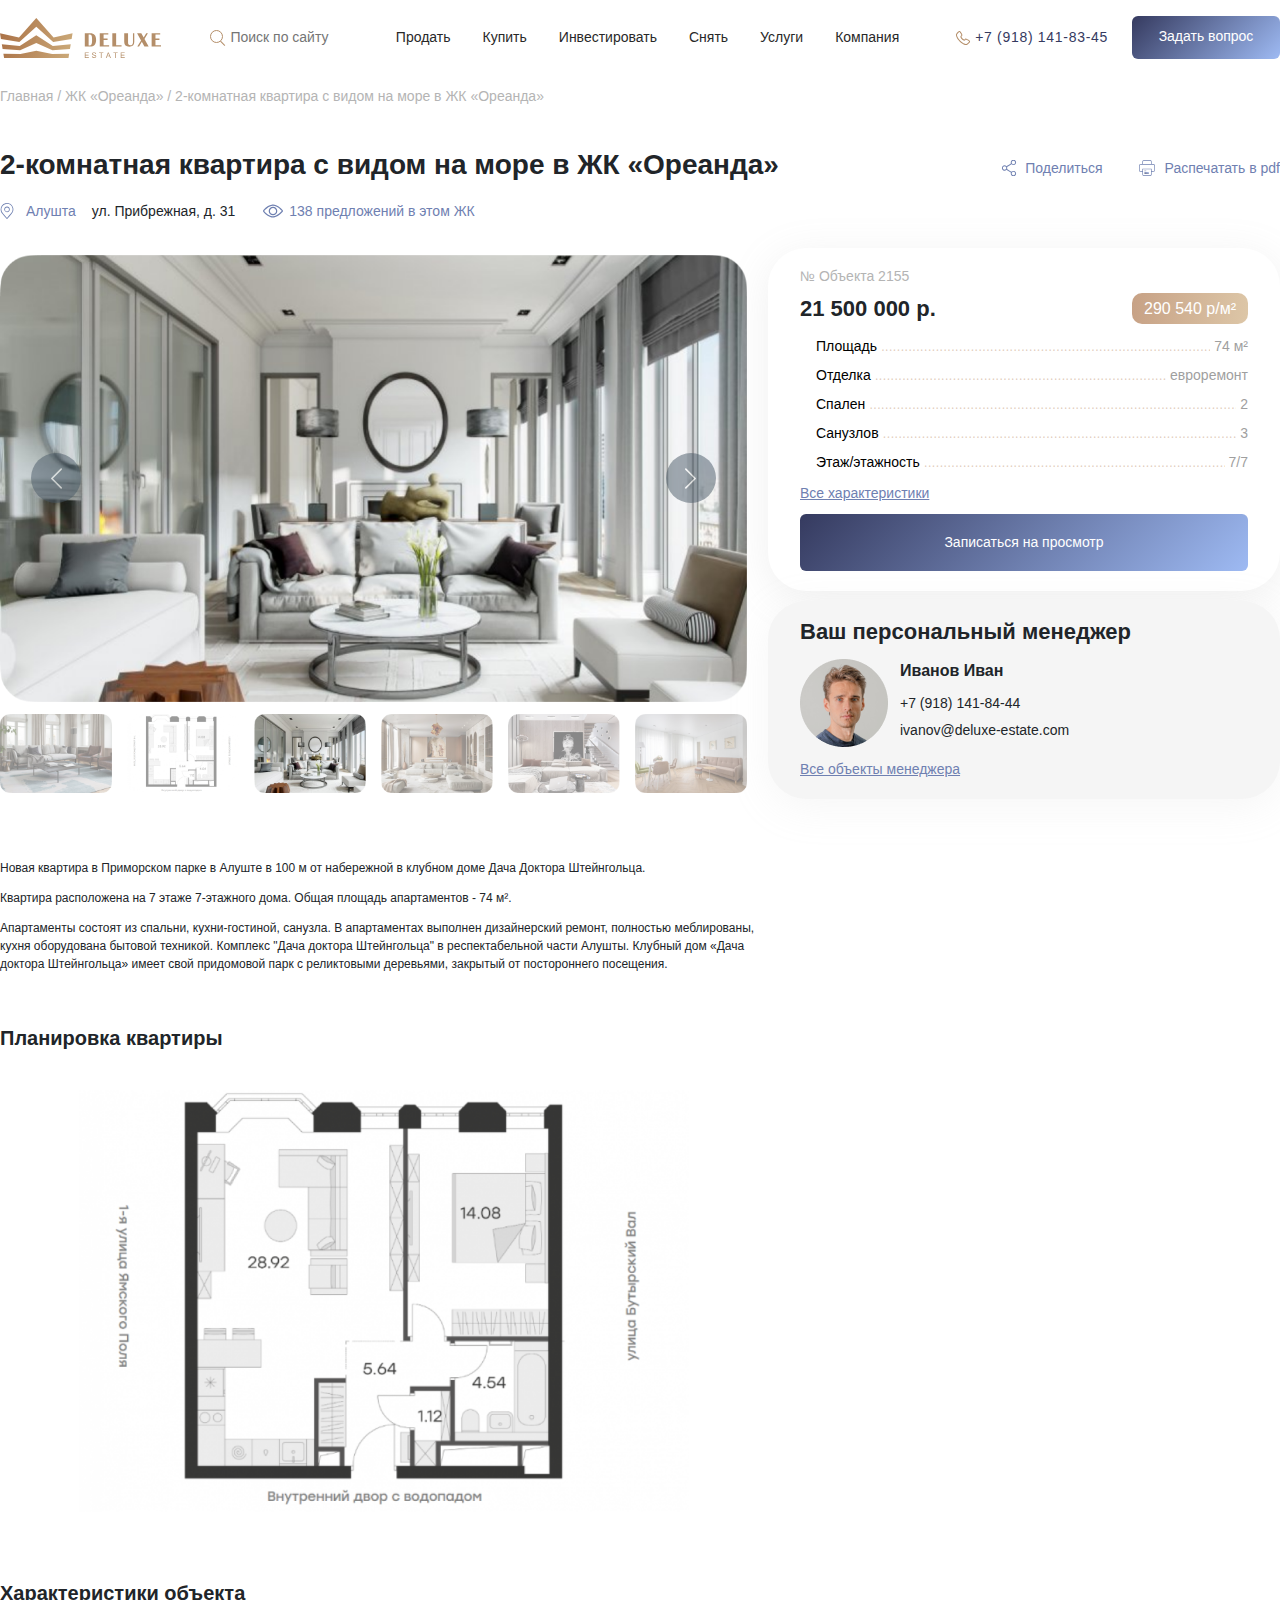
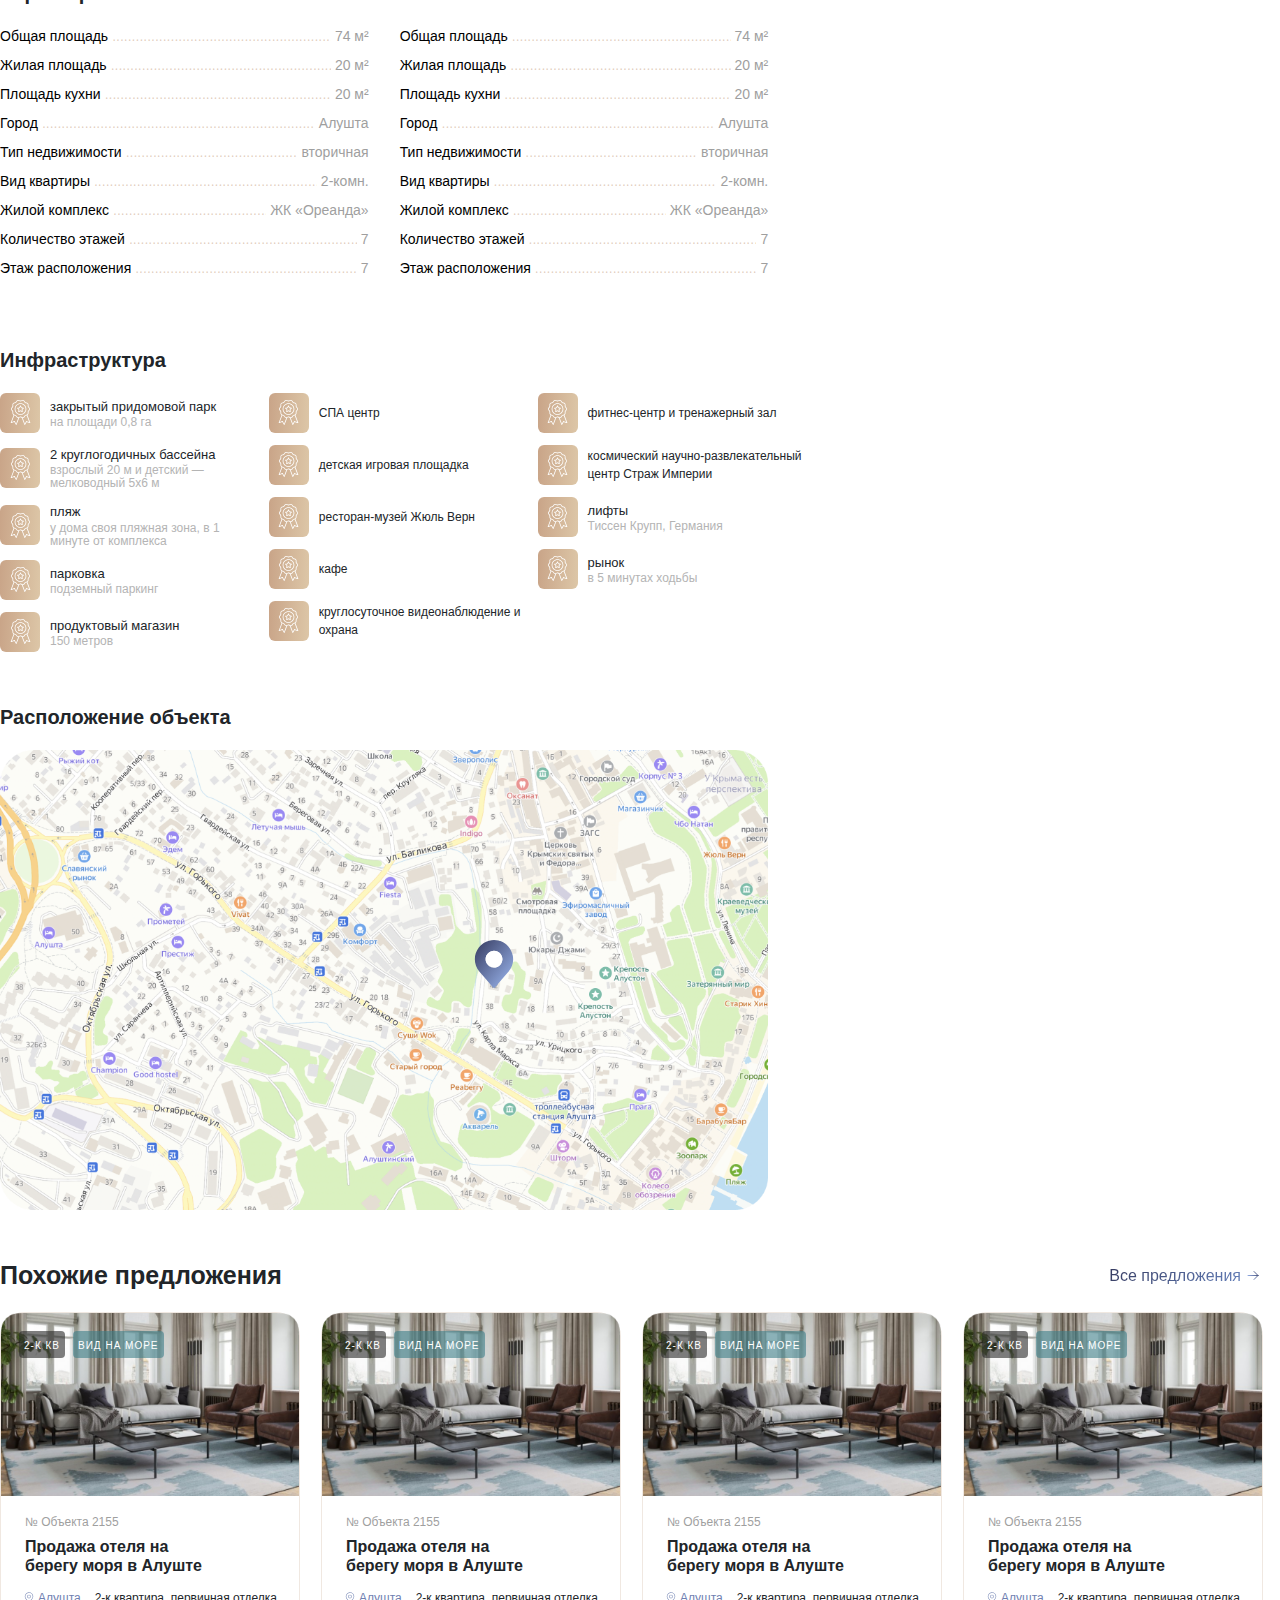
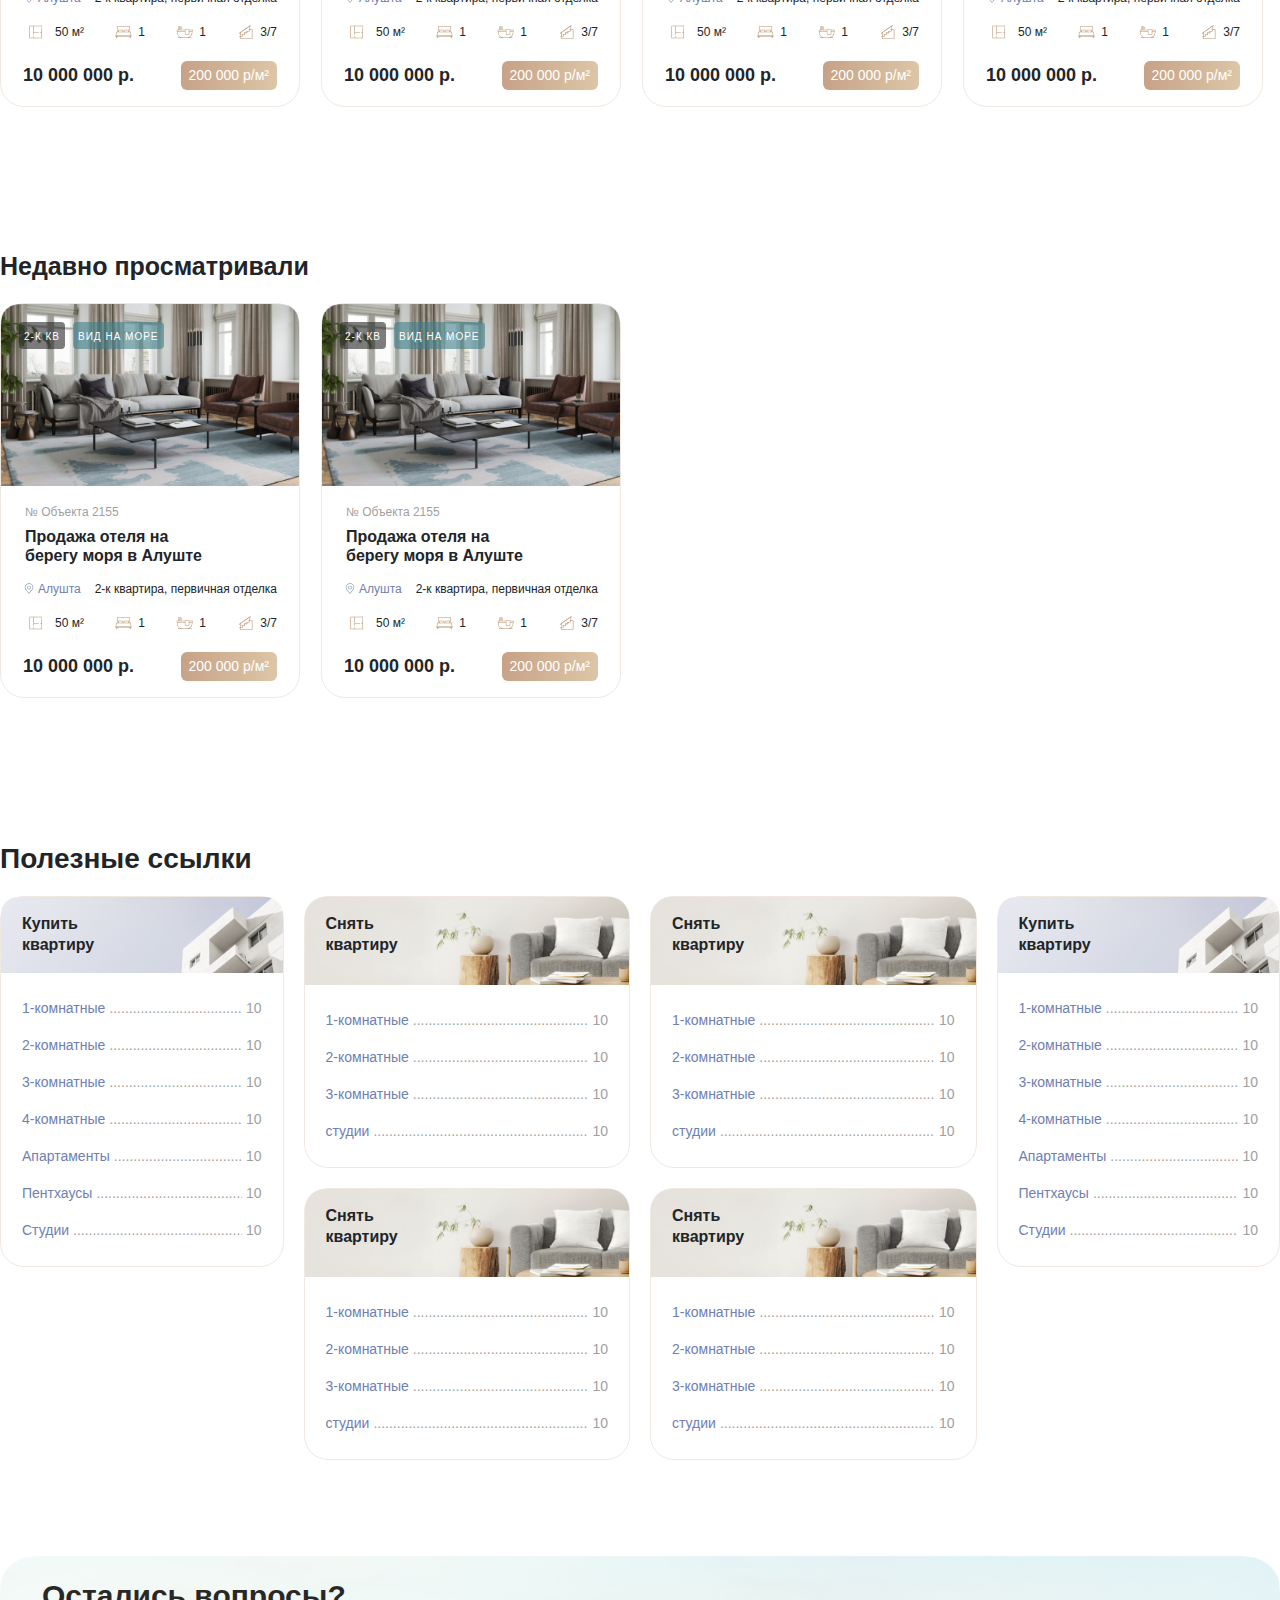
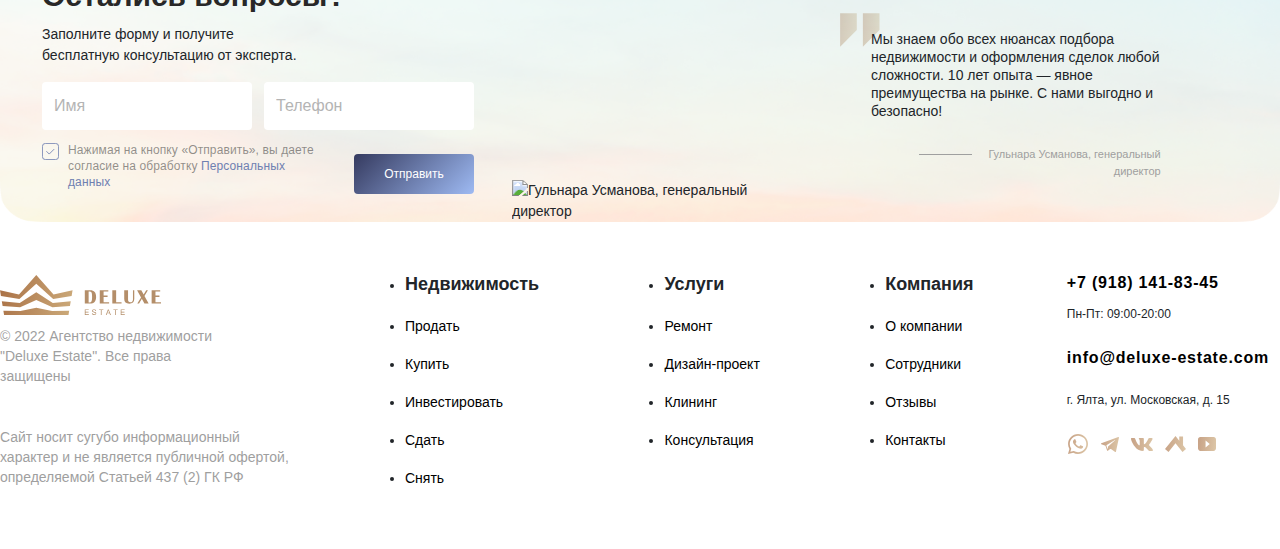
==== commit e509767e: "ended second page" ====
--- a/second_page.html
+++ b/second_page.html
@@ -194,6 +194,774 @@
         </div>
     </section>
 
+    <section class="main_info">
+        <div class="wrapper">
+            <div class="main_info__container">
+                <h3 class="main_info__container-title">Планировка квартиры</h3>
+                <img src=".\\img\\gallery2.png" alt="apartment scheme" class="main_info__container-pic">
+                <h3 class="main_info__container-title">Характеристики объекта</h3>
+                <div class="main_info__container-info">
+                    <ul class="main_info__container-info-list">
+                        <li class="main_info__container-info-list-item">
+                            <a class="main_info__container-info-list-item-link">Общая площадь</a>
+                            <span class="main_info__container-info-list-item-span">74 м&sup2</span>
+                        </li>
+                        <li class="main_info__container-info-list-item">
+                            <a class="main_info__container-info-list-item-link">Жилая площадь</a>
+                            <span class="main_info__container-info-list-item-span">20 м&sup2</span>
+                        </li>
+                        <li class="main_info__container-info-list-item">
+                            <a class="main_info__container-info-list-item-link">Площадь кухни</a>
+                            <span class="main_info__container-info-list-item-span">20 м&sup2</span>
+                        </li>
+                        <li class="main_info__container-info-list-item">
+                            <a class="main_info__container-info-list-item-link">Город</a>
+                            <span class="main_info__container-info-list-item-span">Алушта</span>
+                        </li>
+                        <li class="main_info__container-info-list-item">
+                            <a class="main_info__container-info-list-item-link">Тип недвижимости</a>
+                            <span class="main_info__container-info-list-item-span">вторичная</span>
+                        </li>
+                        <li class="main_info__container-info-list-item">
+                            <a class="main_info__container-info-list-item-link">Вид квартиры</a>
+                            <span class="main_info__container-info-list-item-span">2-комн.</span>
+                        </li>
+                        <li class="main_info__container-info-list-item">
+                            <a class="main_info__container-info-list-item-link">Жилой комплекс</a>
+                            <span class="main_info__container-info-list-item-span">ЖК «Ореанда»</span>
+                        </li>
+                        <li class="main_info__container-info-list-item">
+                            <a class="main_info__container-info-list-item-link">Количество этажей</a>
+                            <span class="main_info__container-info-list-item-span">7</span>
+                        </li>
+                        <li class="main_info__container-info-list-item">
+                            <a class="main_info__container-info-list-item-link">Этаж расположения</a>
+                            <span class="main_info__container-info-list-item-span">7</span>
+                        </li>
+                    </ul>
+                
+                    <ul class="main_info__container-info-list">
+                        <li class="main_info__container-info-list-item">
+                            <a class="main_info__container-info-list-item-link">Общая площадь</a>
+                            <span class="main_info__container-info-list-item-span">74 м&sup2</span>
+                        </li>
+                        <li class="main_info__container-info-list-item">
+                            <a class="main_info__container-info-list-item-link">Жилая площадь</a>
+                            <span class="main_info__container-info-list-item-span">20 м&sup2</span>
+                        </li>
+                        <li class="main_info__container-info-list-item">
+                            <a class="main_info__container-info-list-item-link">Площадь кухни</a>
+                            <span class="main_info__container-info-list-item-span">20 м&sup2</span>
+                        </li>
+                        <li class="main_info__container-info-list-item">
+                            <a class="main_info__container-info-list-item-link">Город</a>
+                            <span class="main_info__container-info-list-item-span">Алушта</span>
+                        </li>
+                        <li class="main_info__container-info-list-item">
+                            <a class="main_info__container-info-list-item-link">Тип недвижимости</a>
+                            <span class="main_info__container-info-list-item-span">вторичная</span>
+                        </li>
+                        <li class="main_info__container-info-list-item">
+                            <a class="main_info__container-info-list-item-link">Вид квартиры</a>
+                            <span class="main_info__container-info-list-item-span">2-комн.</span>
+                        </li>
+                        <li class="main_info__container-info-list-item">
+                            <a class="main_info__container-info-list-item-link">Жилой комплекс</a>
+                            <span class="main_info__container-info-list-item-span">ЖК «Ореанда»</span>
+                        </li>
+                        <li class="main_info__container-info-list-item">
+                            <a class="main_info__container-info-list-item-link">Количество этажей</a>
+                            <span class="main_info__container-info-list-item-span">7</span>
+                        </li>
+                        <li class="main_info__container-info-list-item">
+                            <a class="main_info__container-info-list-item-link">Этаж расположения</a>
+                            <span class="main_info__container-info-list-item-span">7</span>
+                        </li>
+                    </ul>
+
+                </div>
+                <h3 class="main_info__container-title">Инфраструктура</h3>
+                
+                <div class="main_info__container-infra">
+                    <div class="main_info__container-infra-stucture">
+                        <div class="main_info__container-infra-stucture__desc">    
+                            <div class="main_info__container-infra-stucture__desc-wrap">
+                                <img src=".\\img\\svg\\advantage-icon.svg" alt="" class="main_info__container-infra-stucture__desc-wrap-thumb">
+                            </div> 
+                            <div class="main_info__container-infra-stucture__desc-item">  
+                                <p class="main_info__container-infra-stucture__desc-item-1">закрытый придомовой парк</p>
+                                <p class="main_info__container-infra-stucture__desc-item-2">на площади 0,8 га</p>
+                            </div> 
+                        </div>
+                        <div class="main_info__container-infra-stucture__desc">    
+                            <div class="main_info__container-infra-stucture__desc-wrap">
+                                <img src=".\\img\\svg\\advantage-icon.svg" alt="" class="main_info__container-infra-stucture__desc-wrap-thumb">
+                            </div>   
+                            <div class="main_info__container-infra-stucture__desc-item">   
+                                <p class="main_info__container-infra-stucture__desc-item-1">2 круглогодичных бассейна</p>
+                                <p class="main_info__container-infra-stucture__desc-item-2">взрослый 20 м и детский — мелководный 5х6 м</p>
+                            </div>
+                        </div>
+                        <div class="main_info__container-infra-stucture__desc">    
+                            <div class="main_info__container-infra-stucture__desc-wrap">
+                                <img src=".\\img\\svg\\advantage-icon.svg" alt="" class="main_info__container-infra-stucture__desc-wrap-thumb">
+                            </div>  
+                            <div class="main_info__container-infra-stucture__desc-item">  
+                                <p class="main_info__container-infra-stucture__desc-item-1">пляж</p>
+                                <p class="main_info__container-infra-stucture__desc-item-2">у дома своя пляжная зона, в 1 минуте от комплекса</p>
+                            </div> 
+                        </div>
+                        <div class="main_info__container-infra-stucture__desc">    
+                            <div class="main_info__container-infra-stucture__desc-wrap">
+                                <img src=".\\img\\svg\\advantage-icon.svg" alt="" class="main_info__container-infra-stucture__desc-wrap-thumb">
+                            </div>    
+                            <div class="main_info__container-infra-stucture__desc-item">  
+                                <p class="main_info__container-infra-stucture__desc-item-1">парковка</p>
+                                <p class="main_info__container-infra-stucture__desc-item-2">подземный паркинг</p>
+                            </div> 
+                        </div>
+                           <div class="main_info__container-infra-stucture__desc"> 
+                            <div class="main_info__container-infra-stucture__desc-wrap">
+                                <img src=".\\img\\svg\\advantage-icon.svg" alt="" class="main_info__container-infra-stucture__desc-wrap-thumb">
+                            </div>   
+                            <div class="main_info__container-infra-stucture__desc-item">   
+                                <p class="main_info__container-infra-stucture__desc-item-1">продуктовый магазин</p>
+                                <p class="main_info__container-infra-stucture__desc-item-2">150 метров</p>
+                            </div> 
+                        </div>
+                    </div>
+
+                    <div class="main_info__container-infra-stucture">
+                        <div class="main_info__container-infra-stucture__desc">    
+                            <div class="main_info__container-infra-stucture__desc-wrap">
+                                <img src=".\\img\\svg\\advantage-icon.svg" alt="" class="main_info__container-infra-stucture__desc-wrap-thumb">
+                            </div>    
+                            <p class="main_info__container-infra-stucture__desc-item1">СПА центр</p>
+                        </div>
+                        <div class="main_info__container-infra-stucture__desc">    
+                            <div class="main_info__container-infra-stucture__desc-wrap">
+                                <img src=".\\img\\svg\\advantage-icon.svg" alt="" class="main_info__container-infra-stucture__desc-wrap-thumb">
+                            </div>    
+                            <p class="main_info__container-infra-stucture__desc-item1">детская игровая площадка</p>
+                        </div>
+                        <div class="main_info__container-infra-stucture__desc">    
+                            <div class="main_info__container-infra-stucture__desc-wrap">
+                                <img src=".\\img\\svg\\advantage-icon.svg" alt="" class="main_info__container-infra-stucture__desc-wrap-thumb">
+                            </div>    
+                            <p class="main_info__container-infra-stucture__desc-item1">ресторан-музей Жюль Верн</p>
+                        </div>
+                        <div class="main_info__container-infra-stucture__desc">    
+                            <div class="main_info__container-infra-stucture__desc-wrap">
+                                <img src=".\\img\\svg\\advantage-icon.svg" alt="" class="main_info__container-infra-stucture__desc-wrap-thumb">
+                            </div>    
+                            <p class="main_info__container-infra-stucture__desc-item1">кафе</p>
+                        </div>
+                           <div class="main_info__container-infra-stucture__desc"> 
+                            <div class="main_info__container-infra-stucture__desc-wrap">
+                                <img src=".\\img\\svg\\advantage-icon.svg" alt="" class="main_info__container-infra-stucture__desc-wrap-thumb">
+                            </div>    
+                            <p class="main_info__container-infra-stucture__desc-item1">круглосуточное видеонаблюдение и охрана</p>
+                        </div>
+                    </div>
+
+                    <div class="main_info__container-infra-stucture">
+                        <div class="main_info__container-infra-stucture__desc">    
+                            <div class="main_info__container-infra-stucture__desc-wrap">
+                                <img src=".\\img\\svg\\advantage-icon.svg" alt="" class="main_info__container-infra-stucture__desc-wrap-thumb">
+                            </div>    
+                            <p class="main_info__container-infra-stucture__desc-item1">фитнес-центр и тренажерный зал</p>
+                        </div>
+                        <div class="main_info__container-infra-stucture__desc">    
+                            <div class="main_info__container-infra-stucture__desc-wrap">
+                                <img src=".\\img\\svg\\advantage-icon.svg" alt="" class="main_info__container-infra-stucture__desc-wrap-thumb">
+                            </div>    
+                            <p class="main_info__container-infra-stucture__desc-item1">космический научно-развлекательный центр Страж Империи</p>
+                        </div>
+                        <div class="main_info__container-infra-stucture__desc">    
+                            <div class="main_info__container-infra-stucture__desc-wrap">
+                                <img src=".\\img\\svg\\advantage-icon.svg" alt="" class="main_info__container-infra-stucture__desc-wrap-thumb">
+                            </div>    
+                            <div class="main_info__container-infra-stucture__desc-item">
+                                <p class="main_info__container-infra-stucture__desc-item-1">лифты</p>
+                                <p class="main_info__container-infra-stucture__desc-item-2">Тиссен Крупп, Германия</p>
+                            </div>
+                        </div>
+                        <div class="main_info__container-infra-stucture__desc">    
+                            <div class="main_info__container-infra-stucture__desc-wrap">
+                                <img src=".\\img\\svg\\advantage-icon.svg" alt="" class="main_info__container-infra-stucture__desc-wrap-thumb">
+                            </div> 
+                            <div class="main_info__container-infra-stucture__desc-item">
+                                <p class="main_info__container-infra-stucture__desc-item-1">рынок</p>
+                                <p class="main_info__container-infra-stucture__desc-item-2">в 5 минутах ходьбы</p>
+                            </div>
+                        </div>
+                    </div>
+
+                </div>
+                <h3 class="main_info__container-title">Расположение объекта</h3>
+                
+                <div class="main_info__container-map">
+                    <img src=".\\img\\map.png" alt="apartment location" class="main_info__container-map-pic">
+                    <img src=".\\img\\svg\\map_loc-icon.svg" alt="map loc icon" class="main_info__container-map-loc">    
+                </div>
+
+
+            </div>
+        </div>
+
+
+    </section>
+
+    <section class="similar_offers">
+        <div class="wrapper">
+            <div class="similar__container">
+                <nav class="similar__container-nav">
+                    <h1 class="similar__container-nav-title">
+                        Похожие предложения
+                    </h1>
+                    <a href="#" class="similar__container-nav-viewAll">Все предложения</a>
+                </nav>
+                 
+                <div class="similar__container-cards">
+                    <div class="similar__container-cards-card">
+                        <div class="similar__container-cards-card-frame">
+                            <div class="similar__container-cards-card-frame-pic">
+                                <img src="img\\offer-flat-1.png" alt="Flat_1" class="similar__container-cards-card-frame-pic-thumb">
+                                <ul class="similar__container-cards-card-frame-pic-list">
+                                    <li class="similar__container-cards-card-frame-pic-list-info">
+                                        2-к кв
+                                    </li>
+                                    <li class="similar__container-cards-card-frame-pic-list-info">
+                                        Вид на море
+                                    </li>
+                                </ul>
+                            </div>
+                            <div class="similar__container-cards-card-frame-info">
+                                <p class="similar__container-cards-card-frame-info-subtitle">
+                                    № Объекта 2155
+                                </p>
+                                <h2 class="similar__container-cards-card-frame-info-title">
+                                    Продажа отеля на берегу моря в Алуште
+                                </h2>
+                                <div class="similar__container-cards-card-frame-info-loc">
+                                    <a href="#" class="similar__container-cards-card-frame-info-loc-link">Алушта</a>
+                                    <p class="similar__container-cards-card-frame-info-loc-desc">2-к квартира, первичная отделка</p>
+                                </div>
+                                <div class="similar__container-cards-card-frame-info-icon">
+                                    <div class="similar__container-cards-card-frame-info-icon-item1">
+                                      <span class="similar__container-cards-card-frame-info-icon-item1-info1">50 м&sup2</span>
+                                    </div>
+                                    <div class="similar__container-cards-card-frame-info-icon-item2">
+                                      <span class="similar__container-cards-card-frame-info-icon-item2-info2">1</span>
+                                    </div>
+                                    <div class="similar__container-cards-card-frame-info-icon-item3">
+                                      <span class="similar__container-cards-card-frame-icon-info-item3-info3">1</span>
+                                    </div>
+                                    <div class="similar__container-cards-card-frame-info-icon-item4">
+                                      <span class="similar__container-cards-card-frame-info-icon-item4-info4">3/7</span>
+                                    </div>
+                                </div>
+                                <div class="similar__container-cards-card-frame-info-price">
+                                    <p class="similar__container-cards-card-frame-info-price-item1">10 000 000 р.</p>
+                                    <p class="similar__container-cards-card-frame-info-price-item2">200 000 р/м&sup2</p>
+                                </div>  
+                            </div>
+                        </div>
+                    </div>
+                    <div class="similar__container-cards-card">
+                        <div class="similar__container-cards-card-frame">
+                            <div class="similar__container-cards-card-frame-pic">
+                                <img src="img\\offer-flat-1.png" alt="Flat_1" class="similar__container-cards-card-frame-pic-thumb">
+                                <ul class="similar__container-cards-card-frame-pic-list">
+                                    <li class="similar__container-cards-card-frame-pic-list-info">
+                                        2-к кв
+                                    </li>
+                                    <li class="similar__container-cards-card-frame-pic-list-info">
+                                        Вид на море
+                                    </li>
+                                </ul>
+                            </div>
+                            <div class="similar__container-cards-card-frame-info">
+                                <p class="similar__container-cards-card-frame-info-subtitle">
+                                    № Объекта 2155
+                                </p>
+                                <h2 class="similar__container-cards-card-frame-info-title">
+                                    Продажа отеля на берегу моря в Алуште
+                                </h2>
+                                <div class="similar__container-cards-card-frame-info-loc">
+                                    <a href="#" class="similar__container-cards-card-frame-info-loc-link">Алушта</a>
+                                    <p class="similar__container-cards-card-frame-info-loc-desc">2-к квартира, первичная отделка</p>
+                                </div>
+                                <div class="similar__container-cards-card-frame-info-icon">
+                                    <div class="similar__container-cards-card-frame-info-icon-item1">
+                                      <span class="similar__container-cards-card-frame-info-icon-item1-info1">50 м&sup2</span>
+                                    </div>
+                                    <div class="similar__container-cards-card-frame-info-icon-item2">
+                                      <span class="similar__container-cards-card-frame-info-icon-item2-info2">1</span>
+                                    </div>
+                                    <div class="similar__container-cards-card-frame-info-icon-item3">
+                                      <span class="similar__container-cards-card-frame-icon-info-item3-info3">1</span>
+                                    </div>
+                                    <div class="similar__container-cards-card-frame-info-icon-item4">
+                                      <span class="similar__container-cards-card-frame-info-icon-item4-info4">3/7</span>
+                                    </div>
+                                </div>
+                                <div class="similar__container-cards-card-frame-info-price">
+                                    <p class="similar__container-cards-card-frame-info-price-item1">10 000 000 р.</p>
+                                    <p class="similar__container-cards-card-frame-info-price-item2">200 000 р/м&sup2</p>
+                                </div>  
+                            </div>
+                        </div>
+                    </div>
+                    <div class="similar__container-cards-card">
+                        <div class="similar__container-cards-card-frame">
+                            <div class="similar__container-cards-card-frame-pic">
+                                <img src="img\\offer-flat-1.png" alt="Flat_1" class="similar__container-cards-card-frame-pic-thumb">
+                                <ul class="similar__container-cards-card-frame-pic-list">
+                                    <li class="similar__container-cards-card-frame-pic-list-info">
+                                        2-к кв
+                                    </li>
+                                    <li class="similar__container-cards-card-frame-pic-list-info">
+                                        Вид на море
+                                    </li>
+                                </ul>
+                            </div>
+                            <div class="similar__container-cards-card-frame-info">
+                                <p class="similar__container-cards-card-frame-info-subtitle">
+                                    № Объекта 2155
+                                </p>
+                                <h2 class="similar__container-cards-card-frame-info-title">
+                                    Продажа отеля на берегу моря в Алуште
+                                </h2>
+                                <div class="similar__container-cards-card-frame-info-loc">
+                                    <a href="#" class="similar__container-cards-card-frame-info-loc-link">Алушта</a>
+                                    <p class="similar__container-cards-card-frame-info-loc-desc">2-к квартира, первичная отделка</p>
+                                </div>
+                                <div class="similar__container-cards-card-frame-info-icon">
+                                    <div class="similar__container-cards-card-frame-info-icon-item1">
+                                      <span class="similar__container-cards-card-frame-info-icon-item1-info1">50 м&sup2</span>
+                                    </div>
+                                    <div class="similar__container-cards-card-frame-info-icon-item2">
+                                      <span class="similar__container-cards-card-frame-info-icon-item2-info2">1</span>
+                                    </div>
+                                    <div class="similar__container-cards-card-frame-info-icon-item3">
+                                      <span class="similar__container-cards-card-frame-icon-info-item3-info3">1</span>
+                                    </div>
+                                    <div class="similar__container-cards-card-frame-info-icon-item4">
+                                      <span class="similar__container-cards-card-frame-info-icon-item4-info4">3/7</span>
+                                    </div>
+                                </div>
+                                <div class="similar__container-cards-card-frame-info-price">
+                                    <p class="similar__container-cards-card-frame-info-price-item1">10 000 000 р.</p>
+                                    <p class="similar__container-cards-card-frame-info-price-item2">200 000 р/м&sup2</p>
+                                </div>  
+                            </div>
+                        </div>
+                    </div>
+                    <div class="similar__container-cards-card">
+                        <div class="similar__container-cards-card-frame">
+                            <div class="similar__container-cards-card-frame-pic">
+                                <img src="img\\offer-flat-1.png" alt="Flat_1" class="similar__container-cards-card-frame-pic-thumb">
+                                <ul class="similar__container-cards-card-frame-pic-list">
+                                    <li class="similar__container-cards-card-frame-pic-list-info">
+                                        2-к кв
+                                    </li>
+                                    <li class="similar__container-cards-card-frame-pic-list-info">
+                                        Вид на море
+                                    </li>
+                                </ul>
+                            </div>
+                            <div class="similar__container-cards-card-frame-info">
+                                <p class="similar__container-cards-card-frame-info-subtitle">
+                                    № Объекта 2155
+                                </p>
+                                <h2 class="similar__container-cards-card-frame-info-title">
+                                    Продажа отеля на берегу моря в Алуште
+                                </h2>
+                                <div class="similar__container-cards-card-frame-info-loc">
+                                    <a href="#" class="similar__container-cards-card-frame-info-loc-link">Алушта</a>
+                                    <p class="similar__container-cards-card-frame-info-loc-desc">2-к квартира, первичная отделка</p>
+                                </div>
+                                <div class="similar__container-cards-card-frame-info-icon">
+                                    <div class="similar__container-cards-card-frame-info-icon-item1">
+                                      <span class="similar__container-cards-card-frame-info-icon-item1-info1">50 м&sup2</span>
+                                    </div>
+                                    <div class="similar__container-cards-card-frame-info-icon-item2">
+                                      <span class="similar__container-cards-card-frame-info-icon-item2-info2">1</span>
+                                    </div>
+                                    <div class="similar__container-cards-card-frame-info-icon-item3">
+                                      <span class="similar__container-cards-card-frame-icon-info-item3-info3">1</span>
+                                    </div>
+                                    <div class="similar__container-cards-card-frame-info-icon-item4">
+                                      <span class="similar__container-cards-card-frame-info-icon-item4-info4">3/7</span>
+                                    </div>
+                                </div>
+                                <div class="similar__container-cards-card-frame-info-price">
+                                    <p class="similar__container-cards-card-frame-info-price-item1">10 000 000 р.</p>
+                                    <p class="similar__container-cards-card-frame-info-price-item2">200 000 р/м&sup2</p>
+                                </div>  
+                            </div>
+                        </div>
+                    </div>
+                    
+                </div>
+            </div>
+        </div>
+    </section>
+
+    <section class="similar_offers">
+        <div class="wrapper">
+            <div class="similar__container">
+                <nav class="similar__container-nav">
+                    <h1 class="similar__container-nav-title">
+                        Недавно просматривали
+                    </h1>
+                </nav>
+                 
+                <div class="similar__container-cards">
+                    <div class="similar__container-cards-card">
+                        <div class="similar__container-cards-card-frame">
+                            <div class="similar__container-cards-card-frame-pic">
+                                <img src="img\\offer-flat-1.png" alt="Flat_1" class="similar__container-cards-card-frame-pic-thumb">
+                                <ul class="similar__container-cards-card-frame-pic-list">
+                                    <li class="similar__container-cards-card-frame-pic-list-info">
+                                        2-к кв
+                                    </li>
+                                    <li class="similar__container-cards-card-frame-pic-list-info">
+                                        Вид на море
+                                    </li>
+                                </ul>
+                            </div>
+                            <div class="similar__container-cards-card-frame-info">
+                                <p class="similar__container-cards-card-frame-info-subtitle">
+                                    № Объекта 2155
+                                </p>
+                                <h2 class="similar__container-cards-card-frame-info-title">
+                                    Продажа отеля на берегу моря в Алуште
+                                </h2>
+                                <div class="similar__container-cards-card-frame-info-loc">
+                                    <a href="#" class="similar__container-cards-card-frame-info-loc-link">Алушта</a>
+                                    <p class="similar__container-cards-card-frame-info-loc-desc">2-к квартира, первичная отделка</p>
+                                </div>
+                                <div class="similar__container-cards-card-frame-info-icon">
+                                    <div class="similar__container-cards-card-frame-info-icon-item1">
+                                      <span class="similar__container-cards-card-frame-info-icon-item1-info1">50 м&sup2</span>
+                                    </div>
+                                    <div class="similar__container-cards-card-frame-info-icon-item2">
+                                      <span class="similar__container-cards-card-frame-info-icon-item2-info2">1</span>
+                                    </div>
+                                    <div class="similar__container-cards-card-frame-info-icon-item3">
+                                      <span class="similar__container-cards-card-frame-icon-info-item3-info3">1</span>
+                                    </div>
+                                    <div class="similar__container-cards-card-frame-info-icon-item4">
+                                      <span class="similar__container-cards-card-frame-info-icon-item4-info4">3/7</span>
+                                    </div>
+                                </div>
+                                <div class="similar__container-cards-card-frame-info-price">
+                                    <p class="similar__container-cards-card-frame-info-price-item1">10 000 000 р.</p>
+                                    <p class="similar__container-cards-card-frame-info-price-item2">200 000 р/м&sup2</p>
+                                </div>  
+                            </div>
+                        </div>
+                    </div>
+                    <div class="similar__container-cards-card">
+                        <div class="similar__container-cards-card-frame">
+                            <div class="similar__container-cards-card-frame-pic">
+                                <img src="img\\offer-flat-1.png" alt="Flat_1" class="similar__container-cards-card-frame-pic-thumb">
+                                <ul class="similar__container-cards-card-frame-pic-list">
+                                    <li class="similar__container-cards-card-frame-pic-list-info">
+                                        2-к кв
+                                    </li>
+                                    <li class="similar__container-cards-card-frame-pic-list-info">
+                                        Вид на море
+                                    </li>
+                                </ul>
+                            </div>
+                            <div class="similar__container-cards-card-frame-info">
+                                <p class="similar__container-cards-card-frame-info-subtitle">
+                                    № Объекта 2155
+                                </p>
+                                <h2 class="similar__container-cards-card-frame-info-title">
+                                    Продажа отеля на берегу моря в Алуште
+                                </h2>
+                                <div class="similar__container-cards-card-frame-info-loc">
+                                    <a href="#" class="similar__container-cards-card-frame-info-loc-link">Алушта</a>
+                                    <p class="similar__container-cards-card-frame-info-loc-desc">2-к квартира, первичная отделка</p>
+                                </div>
+                                <div class="similar__container-cards-card-frame-info-icon">
+                                    <div class="similar__container-cards-card-frame-info-icon-item1">
+                                      <span class="similar__container-cards-card-frame-info-icon-item1-info1">50 м&sup2</span>
+                                    </div>
+                                    <div class="similar__container-cards-card-frame-info-icon-item2">
+                                      <span class="similar__container-cards-card-frame-info-icon-item2-info2">1</span>
+                                    </div>
+                                    <div class="similar__container-cards-card-frame-info-icon-item3">
+                                      <span class="similar__container-cards-card-frame-icon-info-item3-info3">1</span>
+                                    </div>
+                                    <div class="similar__container-cards-card-frame-info-icon-item4">
+                                      <span class="similar__container-cards-card-frame-info-icon-item4-info4">3/7</span>
+                                    </div>
+                                </div>
+                                <div class="similar__container-cards-card-frame-info-price">
+                                    <p class="similar__container-cards-card-frame-info-price-item1">10 000 000 р.</p>
+                                    <p class="similar__container-cards-card-frame-info-price-item2">200 000 р/м&sup2</p>
+                                </div>  
+                            </div>
+                        </div>
+                    </div>
+                </div>
+            </div>
+        </div>
+    </section>
+
+    <!-- Useful links start -->
+    <section class="useful_links">
+        <div class="wrapper">
+            <div class="useful_links__container">
+                <h1 class="useful_links__container-title">
+                    Полезные ссылки
+                </h1>
+                <div class="useful_links__container__grid">
+                    <div class="useful_links__container__grid-frame">
+                        <h2 class="useful_links__container__grid-frame-title">
+                            Купить квартиру
+                        </h2>
+                        <img src="img\\link1.png" alt="link_pic_1"  class="useful_links__container__grid-frame-pic">
+                        <ul class="useful_links__container__grid-frame__list">
+                            <li class="useful_links__container__grid-frame__list-item">
+                                <a href="#" class="useful_links__container__grid-frame__list-item-link">
+                                    1-комнатные
+                                </a>
+                                <span>10</span>
+                            </li>
+                            <li class="useful_links__container__grid-frame__list-item">
+                                <a href="#" class="useful_links__container__grid-frame__list-item-link">
+                                    2-комнатные
+                                </a>
+                                <span>10</span>
+                            </li>
+                            <li class="useful_links__container__grid-frame__list-item">
+                                <a href="#" class="useful_links__container__grid-frame__list-item-link">
+                                    3-комнатные
+                                </a>
+                                <span>10</span>
+                            </li>
+                            <li class="useful_links__container__grid-frame__list-item">
+                                <a href="#" class="useful_links__container__grid-frame__list-item-link">
+                                    4-комнатные
+                                </a>
+                                <span>10</span>
+                            </li>
+                            <li class="useful_links__container__grid-frame__list-item">
+                                <a href="#" class="useful_links__container__grid-frame__list-item-link">
+                                    Апартаменты
+                                </a>
+                                <span>10</span>
+                            </li>
+                            <li class="useful_links__container__grid-frame__list-item">
+                                <a href="#" class="useful_links__container__grid-frame__list-item-link">
+                                    Пентхаусы
+                                </a>
+                                <span>10</span>
+                            </li>
+                            <li class="useful_links__container__grid-frame__list-item">
+                                <a href="#" class="useful_links__container__grid-frame__list-item-link">
+                                    Студии
+                                </a>
+                                <span>10</span>
+                            </li>
+                        </ul>
+                    </div>
+
+                    <div class="useful_links__container__grid__subgrid">
+                        <div class="useful_links__container__grid__subgrid-frame">
+                            <h2 class="useful_links__container__grid__subgrid-frame-title">
+                                Снять квартиру
+                            </h2>
+                            <img src="img\\link2.png" alt="link_pic_2"  class="useful_links__container__grid__subgrid-frame-pic">
+                            <ul class="useful_links__container__grid__subgrid-frame__list">
+                                <li class="useful_links__container__grid__subgrid-frame__list-item">
+                                    <a href="#" class="useful_links__container__grid__subgrid-frame__list-item-link">
+                                        1-комнатные
+                                    </a>
+                                    <span>10</span>
+                                </li>
+                                <li class="useful_links__container__grid__subgrid-frame__list-item">
+                                    <a href="#" class="useful_links__container__grid__subgrid-frame__list-item-link">
+                                        2-комнатные
+                                    </a>
+                                    <span>10</span>
+                                </li>
+                                <li class="useful_links__container__grid__subgrid-frame__list-item">
+                                    <a href="#" class="useful_links__container__grid__subgrid-frame__list-item-link">
+                                        3-комнатные
+                                    </a>
+                                    <span>10</span>
+                                </li>
+                                <li class="useful_links__container__grid__subgrid-frame__list-item">
+                                    <a href="#" class="useful_links__container__grid__subgrid-frame__list-item-link">
+                                        студии
+                                    </a>
+                                    <span>10</span>
+                                </li>
+                            </ul>
+                        </div>
+                        <div class="useful_links__container__grid__subgrid-frame">
+                            <h2 class="useful_links__container__grid__subgrid-frame-title">
+                                Снять квартиру
+                            </h2>
+                            <img src="img\\link2.png" alt="link_pic_2"  class="useful_links__container__grid__subgrid-frame-pic">
+                            <ul class="useful_links__container__grid__subgrid-frame__list">
+                                <li class="useful_links__container__grid__subgrid-frame__list-item">
+                                    <a href="#" class="useful_links__container__grid__subgrid-frame__list-item-link">
+                                        1-комнатные
+                                    </a>
+                                    <span>10</span>
+                                </li>
+                                <li class="useful_links__container__grid__subgrid-frame__list-item">
+                                    <a href="#" class="useful_links__container__grid__subgrid-frame__list-item-link">
+                                        2-комнатные
+                                    </a>
+                                    <span>10</span>
+                                </li>
+                                <li class="useful_links__container__grid__subgrid-frame__list-item">
+                                    <a href="#" class="useful_links__container__grid__subgrid-frame__list-item-link">
+                                        3-комнатные
+                                    </a>
+                                    <span>10</span>
+                                </li>
+                                <li class="useful_links__container__grid__subgrid-frame__list-item">
+                                    <a href="#" class="useful_links__container__grid__subgrid-frame__list-item-link">
+                                        студии
+                                    </a>
+                                    <span>10</span>
+                                </li>
+                            </ul>
+                        </div>
+                        <div class="useful_links__container__grid__subgrid-frame">
+                            <h2 class="useful_links__container__grid__subgrid-frame-title">
+                                Снять квартиру
+                            </h2>
+                            <img src="img\\link2.png" alt="link_pic_2"  class="useful_links__container__grid__subgrid-frame-pic">
+                            <ul class="useful_links__container__grid__subgrid-frame__list">
+                                <li class="useful_links__container__grid__subgrid-frame__list-item">
+                                    <a href="#" class="useful_links__container__grid__subgrid-frame__list-item-link">
+                                        1-комнатные
+                                    </a>
+                                    <span>10</span>
+                                </li>
+                                <li class="useful_links__container__grid__subgrid-frame__list-item">
+                                    <a href="#" class="useful_links__container__grid__subgrid-frame__list-item-link">
+                                        2-комнатные
+                                    </a>
+                                    <span>10</span>
+                                </li>
+                                <li class="useful_links__container__grid__subgrid-frame__list-item">
+                                    <a href="#" class="useful_links__container__grid__subgrid-frame__list-item-link">
+                                        3-комнатные
+                                    </a>
+                                    <span>10</span>
+                                </li>
+                                <li class="useful_links__container__grid__subgrid-frame__list-item">
+                                    <a href="#" class="useful_links__container__grid__subgrid-frame__list-item-link">
+                                        студии
+                                    </a>
+                                    <span>10</span>
+                                </li>
+                            </ul>
+                        </div>
+                        <div class="useful_links__container__grid__subgrid-frame">
+                            <h2 class="useful_links__container__grid__subgrid-frame-title">
+                                Снять квартиру
+                            </h2>
+                            <img src="img\\link2.png" alt="link_pic_2"  class="useful_links__container__grid__subgrid-frame-pic">
+                            <ul class="useful_links__container__grid__subgrid-frame__list">
+                                <li class="useful_links__container__grid__subgrid-frame__list-item">
+                                    <a href="#" class="useful_links__container__grid__subgrid-frame__list-item-link">
+                                        1-комнатные
+                                    </a>
+                                    <span>10</span>
+                                </li>
+                                <li class="useful_links__container__grid__subgrid-frame__list-item">
+                                    <a href="#" class="useful_links__container__grid__subgrid-frame__list-item-link">
+                                        2-комнатные
+                                    </a>
+                                    <span>10</span>
+                                </li>
+                                <li class="useful_links__container__grid__subgrid-frame__list-item">
+                                    <a href="#" class="useful_links__container__grid__subgrid-frame__list-item-link">
+                                        3-комнатные
+                                    </a>
+                                    <span>10</span>
+                                </li>
+                                <li class="useful_links__container__grid__subgrid-frame__list-item">
+                                    <a href="#" class="useful_links__container__grid__subgrid-frame__list-item-link">
+                                        студии
+                                    </a>
+                                    <span>10</span>
+                                </li>
+                            </ul>
+                        </div>
+                        
+                    </div>
+
+
+                <div class="useful_links__container__grid-frame">
+                    <h2 class="useful_links__container__grid-frame-title">
+                        Купить квартиру
+                    </h2>
+                    <img src="img\\link1.png" alt="link_pic_1"  class="useful_links__container__grid-frame-pic">
+                    <ul class="useful_links__container__grid-frame__list">
+                        <li class="useful_links__container__grid-frame__list-item">
+                            <a href="#" class="useful_links__container__grid-frame__list-item-link">
+                                1-комнатные
+                            </a>
+                            <span>10</span>
+                        </li>
+                        <li class="useful_links__container__grid-frame__list-item">
+                            <a href="#" class="useful_links__container__grid-frame__list-item-link">
+                                2-комнатные
+                            </a>
+                            <span>10</span>
+                        </li>
+                        <li class="useful_links__container__grid-frame__list-item">
+                            <a href="#" class="useful_links__container__grid-frame__list-item-link">
+                                3-комнатные
+                            </a>
+                            <span>10</span>
+                        </li>
+                        <li class="useful_links__container__grid-frame__list-item">
+                            <a href="#" class="useful_links__container__grid-frame__list-item-link">
+                                4-комнатные
+                            </a>
+                            <span>10</span>
+                        </li>
+                        <li class="useful_links__container__grid-frame__list-item">
+                            <a href="#" class="useful_links__container__grid-frame__list-item-link">
+                                Апартаменты
+                            </a>
+                            <span>10</span>
+                        </li>
+                        <li class="useful_links__container__grid-frame__list-item">
+                            <a href="#" class="useful_links__container__grid-frame__list-item-link">
+                                Пентхаусы
+                            </a>
+                            <span>10</span>
+                        </li>
+                        <li class="useful_links__container__grid-frame__list-item">
+                            <a href="#" class="useful_links__container__grid-frame__list-item-link">
+                                Студии
+                            </a>
+                            <span>10</span>
+                        </li>
+                    </ul>
+                </div>
+                </div>
+            </div>
+        </div>
+    </section>
+    <!-- Useful links end -->
+
     <section class="qustions">
         <div class="wrapper">
             <div class="question_pic_container">
--- a/css/style_pages.css
+++ b/css/style_pages.css
@@ -523,13 +523,482 @@
 .example__info {
   font-size: 12px;
   margin-top: 60px;
-  max-width: 62%;
+  max-width: 60%;
   height: auto;
   margin-bottom: 53px;
 }
 .example__info-subtitle {
   font-size: 12px;
   margin-bottom: 12px;
+}
+
+.header__nav-item-link, .header__nav-item-phone-link {
+  font-weight: 500;
+  text-decoration: none;
+}
+
+.example__title, .example__address, .example__container, .example__container-carousel-sub-carousel {
+  display: flex;
+  flex-wrap: nowrap;
+  align-items: center;
+}
+
+.main_info__container {
+  width: auto;
+}
+.main_info__container-title {
+  max-width: 60%;
+  font-size: 20px;
+  font-weight: 800;
+  text-align: left;
+  margin-bottom: 21px;
+}
+.main_info__container-pic {
+  max-width: 60%;
+  margin-bottom: 50px;
+}
+.main_info__container-map {
+  max-width: 60%;
+  height: auto;
+  position: relative;
+  margin-bottom: 50px;
+}
+.main_info__container-map-pic {
+  width: 100%;
+}
+.main_info__container-map-loc {
+  position: absolute;
+  right: 250px;
+  top: 190px;
+}
+.main_info__container-info {
+  width: 60%;
+  display: flex;
+  flex-wrap: nowrap;
+  margin-bottom: 53px;
+}
+.main_info__container-info-list {
+  width: 48%;
+  padding: 0;
+}
+.main_info__container-info-list-item {
+  display: flex;
+  justify-content: space-between;
+  margin-bottom: 8px;
+}
+.main_info__container-info-list-item-link {
+  flex-shrink: 0;
+  order: 1;
+  text-decoration: none;
+  color: black;
+}
+.main_info__container-info-list-item-span {
+  color: #9f9f9f;
+  flex-shrink: 0;
+  order: 3;
+  padding-left: 4px;
+}
+.main_info__container-info-list-item:last-child {
+  margin-bottom: 0;
+}
+.main_info__container-info-list-item::after {
+  color: rgba(169, 111, 68, 0.35);
+  content: ".............................................................................................";
+  display: flex;
+  flex-grow: 1;
+  order: 2;
+  overflow: hidden;
+  padding: 0 4px;
+  text-overflow: ellipsis;
+}
+.main_info__container-info-list:first-child {
+  margin-right: 31px;
+}
+.main_info__container-infra {
+  max-width: 60%;
+  display: flex;
+  margin-bottom: 53px;
+  justify-content: space-between;
+}
+.main_info__container-infra-stucture {
+  display: flex;
+  flex-wrap: wrap;
+  flex-direction: column;
+  max-width: 30%;
+}
+.main_info__container-infra-stucture__desc {
+  display: flex;
+  align-items: center;
+}
+.main_info__container-infra-stucture__desc-wrap {
+  display: flex;
+  flex-wrap: wrap;
+  align-content: center;
+  justify-content: center;
+  margin-right: 10px;
+  width: 40px;
+  height: 40px;
+  background: linear-gradient(93.12deg, rgba(169, 111, 68, 0.65) -8.85%, rgba(242, 236, 182, 0.65) 229.03%);
+  border-radius: 6px;
+}
+.main_info__container-infra-stucture__desc-wrap-thumb {
+  width: 62.5%;
+  height: 62.5%;
+}
+.main_info__container-infra-stucture__desc-item {
+  display: flex;
+  flex-direction: column;
+  width: 200px;
+}
+.main_info__container-infra-stucture__desc-item-1 {
+  font-size: 13px;
+  font-weight: 400;
+  margin: 0;
+  padding: 0;
+}
+.main_info__container-infra-stucture__desc-item-2 {
+  font-size: 12px;
+  line-height: 13px;
+  font-weight: 400;
+  color: rgb(180, 180, 180);
+  margin: 0;
+  padding: 0;
+}
+.main_info__container-infra-stucture__desc-item1 {
+  font-size: 12px;
+  font-weight: 400;
+  width: 216px;
+  margin: 0;
+  padding: 0;
+}
+.main_info__container-infra-stucture__desc:not(:last-child) {
+  margin-bottom: 12px;
+}
+
+.similar__container {
+  margin-bottom: 144px;
+  width: 100%;
+}
+.similar__container-nav {
+  display: flex;
+  justify-content: space-between;
+  align-items: center;
+}
+.similar__container-nav-title {
+  padding: 0;
+  margin: 0;
+  font-size: 25px;
+  font-weight: 700;
+}
+.similar__container-nav-viewAll {
+  font-size: 16px;
+  line-height: 19.2px;
+  text-decoration: none;
+  background: linear-gradient(135deg, #353A5F 0%, #6a88c5 100%);
+  -webkit-background-clip: text;
+  -webkit-text-fill-color: transparent;
+  margin-right: 21px;
+}
+.similar__container-nav-viewAll::after {
+  content: "";
+  padding-right: 18px;
+  background: url("..\\img\\svg\\arrow-right-icon.svg") no-repeat right center;
+  transition: 0.2s all;
+}
+.similar__container-nav-viewAll:hover, .similar__container-nav-viewAll:active, .similar__container-nav-viewAll:focus {
+  transform: scale(1.05);
+}
+.similar__container-cards {
+  margin-top: 22px;
+  display: flex;
+  flex-wrap: wrap;
+  gap: 21px;
+}
+.similar__container-cards-card {
+  width: 300px;
+}
+.similar__container-cards-card-frame {
+  width: 100%;
+  height: 100%;
+  border: 1px solid;
+  border-radius: 24px;
+  border-color: rgba(180, 142, 105, 0.2);
+}
+.similar__container-cards-card-frame-pic {
+  position: relative;
+  margin-bottom: 18px;
+}
+.similar__container-cards-card-frame-pic-thumb {
+  width: 100%;
+  height: auto;
+}
+.similar__container-cards-card-frame-pic-list {
+  list-style-type: none;
+  position: absolute;
+  top: 18px;
+  left: 18px;
+  padding: 0;
+  display: flex;
+  flex-wrap: wrap;
+  align-items: center;
+  justify-content: flex-start;
+}
+.similar__container-cards-card-frame-pic-list-info {
+  font-family: "Manrope", sans-serif;
+  color: rgb(255, 255, 255);
+  letter-spacing: 0.1em;
+  font-size: 10px;
+  text-transform: uppercase;
+  padding: 7px 5px 5px 5px;
+}
+.similar__container-cards-card-frame-pic-list-info:first-child {
+  margin-right: 8px;
+  background: rgba(40, 40, 40, 0.6);
+  border-radius: 4px;
+}
+.similar__container-cards-card-frame-pic-list-info:last-child {
+  background: rgba(62, 127, 136, 0.6);
+  border-radius: 4px;
+}
+.similar__container-cards-card-frame-info-subtitle {
+  font-size: 12px;
+  font-weight: 400;
+  line-height: 16.8px;
+  color: rgb(159, 159, 159);
+  margin-left: 24px;
+  margin-bottom: 6px;
+}
+.similar__container-cards-card-frame-info-title {
+  font-weight: 700;
+  font-size: 16px;
+  width: 65%;
+  margin-left: 24px;
+  margin-bottom: 14px;
+}
+.similar__container-cards-card-frame-info-loc {
+  display: flex;
+  flex-wrap: wrap;
+  align-items: center;
+  justify-content: flex-start;
+  gap: 8px;
+  margin-left: 22px;
+  font-size: 12px;
+  font-weight: 400;
+}
+.similar__container-cards-card-frame-info-loc-link {
+  margin-right: 6px;
+  text-decoration: none;
+  color: rgb(111, 128, 177);
+}
+.similar__container-cards-card-frame-info-loc-desc {
+  margin: 0;
+  padding: 0;
+  margin-right: 22px;
+}
+.similar__container-cards-card-frame-info-loc-link::before {
+  content: "";
+  background: url("..\\img\\svg\\loc-icon.svg");
+  background-repeat: no-repeat;
+  background-position: left;
+  background-size: 80% 80%;
+  padding-right: 15px;
+}
+.similar__container-cards-card-frame-info-icon {
+  display: flex;
+  flex-wrap: wrap;
+  align-items: center;
+  justify-content: space-between;
+  font-size: 12px;
+  font-weight: 400;
+  margin: 16px 22px 20px 22px;
+}
+.similar__container-cards-card-frame-info-icon-item1::before {
+  content: "";
+  background: url("..\\img\\svg\\sheme_flat-icon.svg");
+  background-repeat: no-repeat;
+  background-position: right;
+  background-size: 120% 120%;
+  padding-right: 32px;
+}
+.similar__container-cards-card-frame-info-icon-item2::before {
+  content: "";
+  background-image: url("..\\img\\svg\\sheme_bad-icon.svg");
+  background-repeat: no-repeat;
+  background-position: left;
+  background-size: 120% 120%;
+  padding-right: 36px;
+}
+.similar__container-cards-card-frame-info-icon-item3::before {
+  content: "";
+  background-image: url("..\\img\\svg\\sheme_shower-icon.svg");
+  background-repeat: no-repeat;
+  background-position: left;
+  background-size: 120% 120%;
+  padding-right: 36px;
+}
+.similar__container-cards-card-frame-info-icon-item4::before {
+  content: "";
+  background-image: url("..\\img\\svg\\sheme_stairs-icon.svg");
+  background-repeat: no-repeat;
+  background-position: left;
+  background-size: 120% 120%;
+  padding-right: 36px;
+}
+.similar__container-cards-card-frame-info-price {
+  display: flex;
+  flex-wrap: wrap;
+  align-items: center;
+  justify-content: space-between;
+  margin-left: 22px;
+}
+.similar__container-cards-card-frame-info-price-item1 {
+  font-size: 18px;
+  font-weight: 700;
+}
+.similar__container-cards-card-frame-info-price-item2 {
+  display: inline;
+  background: linear-gradient(94.71deg, rgba(169, 111, 68, 0.65) -0.45%, rgba(242, 236, 182, 0.65) 219.73%);
+  color: white;
+  padding: 4px 8px;
+  border-radius: 6px;
+  margin-right: 22px;
+}
+
+.useful_links__container {
+  width: 100%;
+  height: auto;
+  margin-bottom: 96px;
+}
+.useful_links__container-title {
+  font-size: 28px;
+  font-weight: 700;
+  margin-bottom: 21px;
+}
+.useful_links__container__grid {
+  display: flex;
+  flex-wrap: nowrap;
+  width: 100%;
+  height: auto;
+  gap: 20px;
+}
+.useful_links__container__grid-frame {
+  flex: 1;
+  position: relative;
+  border: 1px solid;
+  border-radius: 24px;
+  border-color: rgba(180, 142, 105, 0.2);
+  width: 283.5px;
+  height: 100%;
+}
+.useful_links__container__grid-frame-title {
+  position: absolute;
+  top: 16px;
+  left: 21px;
+  font-size: 16px;
+  font-weight: 700;
+  width: 100px;
+  line-height: 21px;
+}
+.useful_links__container__grid-frame-pic {
+  width: 100%;
+  margin-bottom: 21px;
+}
+.useful_links__container__grid-frame__list {
+  margin: 0 21px 21px 21px;
+  padding: 0;
+}
+.useful_links__container__grid-frame__list-item {
+  display: flex;
+  justify-content: space-between;
+  padding: 4px 0;
+  margin-bottom: 8px;
+}
+.useful_links__container__grid-frame__list-item-link {
+  flex-shrink: 0;
+  order: 1;
+  color: rgb(111, 128, 177);
+  text-decoration: none;
+}
+.useful_links__container__grid-frame__list-item span {
+  color: #9f9f9f;
+  flex-shrink: 0;
+  order: 3;
+  padding-left: 4px;
+}
+.useful_links__container__grid-frame__list-item:last-child {
+  margin-bottom: 0;
+}
+.useful_links__container__grid-frame__list-item:after {
+  color: #9f9f9f;
+  content: "..........................................................................................................";
+  display: flex;
+  flex-grow: 1;
+  order: 2;
+  overflow: hidden;
+  padding: 0 4px;
+  text-overflow: ellipsis;
+}
+.useful_links__container__grid__subgrid {
+  display: flex;
+  flex-wrap: wrap;
+  gap: 20px;
+  height: 100%;
+}
+.useful_links__container__grid__subgrid-frame {
+  flex: 1;
+  position: relative;
+  border: 1px solid;
+  border-radius: 24px;
+  border-color: rgba(180, 142, 105, 0.2);
+  width: 220.5px;
+}
+.useful_links__container__grid__subgrid-frame-pic {
+  width: 100%;
+  margin-bottom: 21px;
+}
+.useful_links__container__grid__subgrid-frame-title {
+  position: absolute;
+  top: 16px;
+  left: 21px;
+  font-size: 16px;
+  font-weight: 700;
+  width: 100px;
+  line-height: 21px;
+}
+.useful_links__container__grid__subgrid-frame__list {
+  margin: 0 21px 21px 21px;
+  padding: 0;
+}
+.useful_links__container__grid__subgrid-frame__list-item {
+  display: flex;
+  justify-content: space-between;
+  padding: 4px 0;
+  margin-bottom: 8px;
+}
+.useful_links__container__grid__subgrid-frame__list-item-link {
+  flex-shrink: 0;
+  order: 1;
+  color: rgb(111, 128, 177);
+  text-decoration: none;
+}
+.useful_links__container__grid__subgrid-frame__list-item span {
+  color: #9f9f9f;
+  flex-shrink: 0;
+  order: 3;
+  padding-left: 4px;
+}
+.useful_links__container__grid__subgrid-frame__list-item:last-child {
+  margin-bottom: 0;
+}
+.useful_links__container__grid__subgrid-frame__list-item:after {
+  color: #9f9f9f;
+  content: "...........................................................................";
+  display: flex;
+  flex-grow: 1;
+  order: 2;
+  overflow: hidden;
+  padding: 0 4px;
+  text-overflow: ellipsis;
 }
 
 .question_pic_container {
